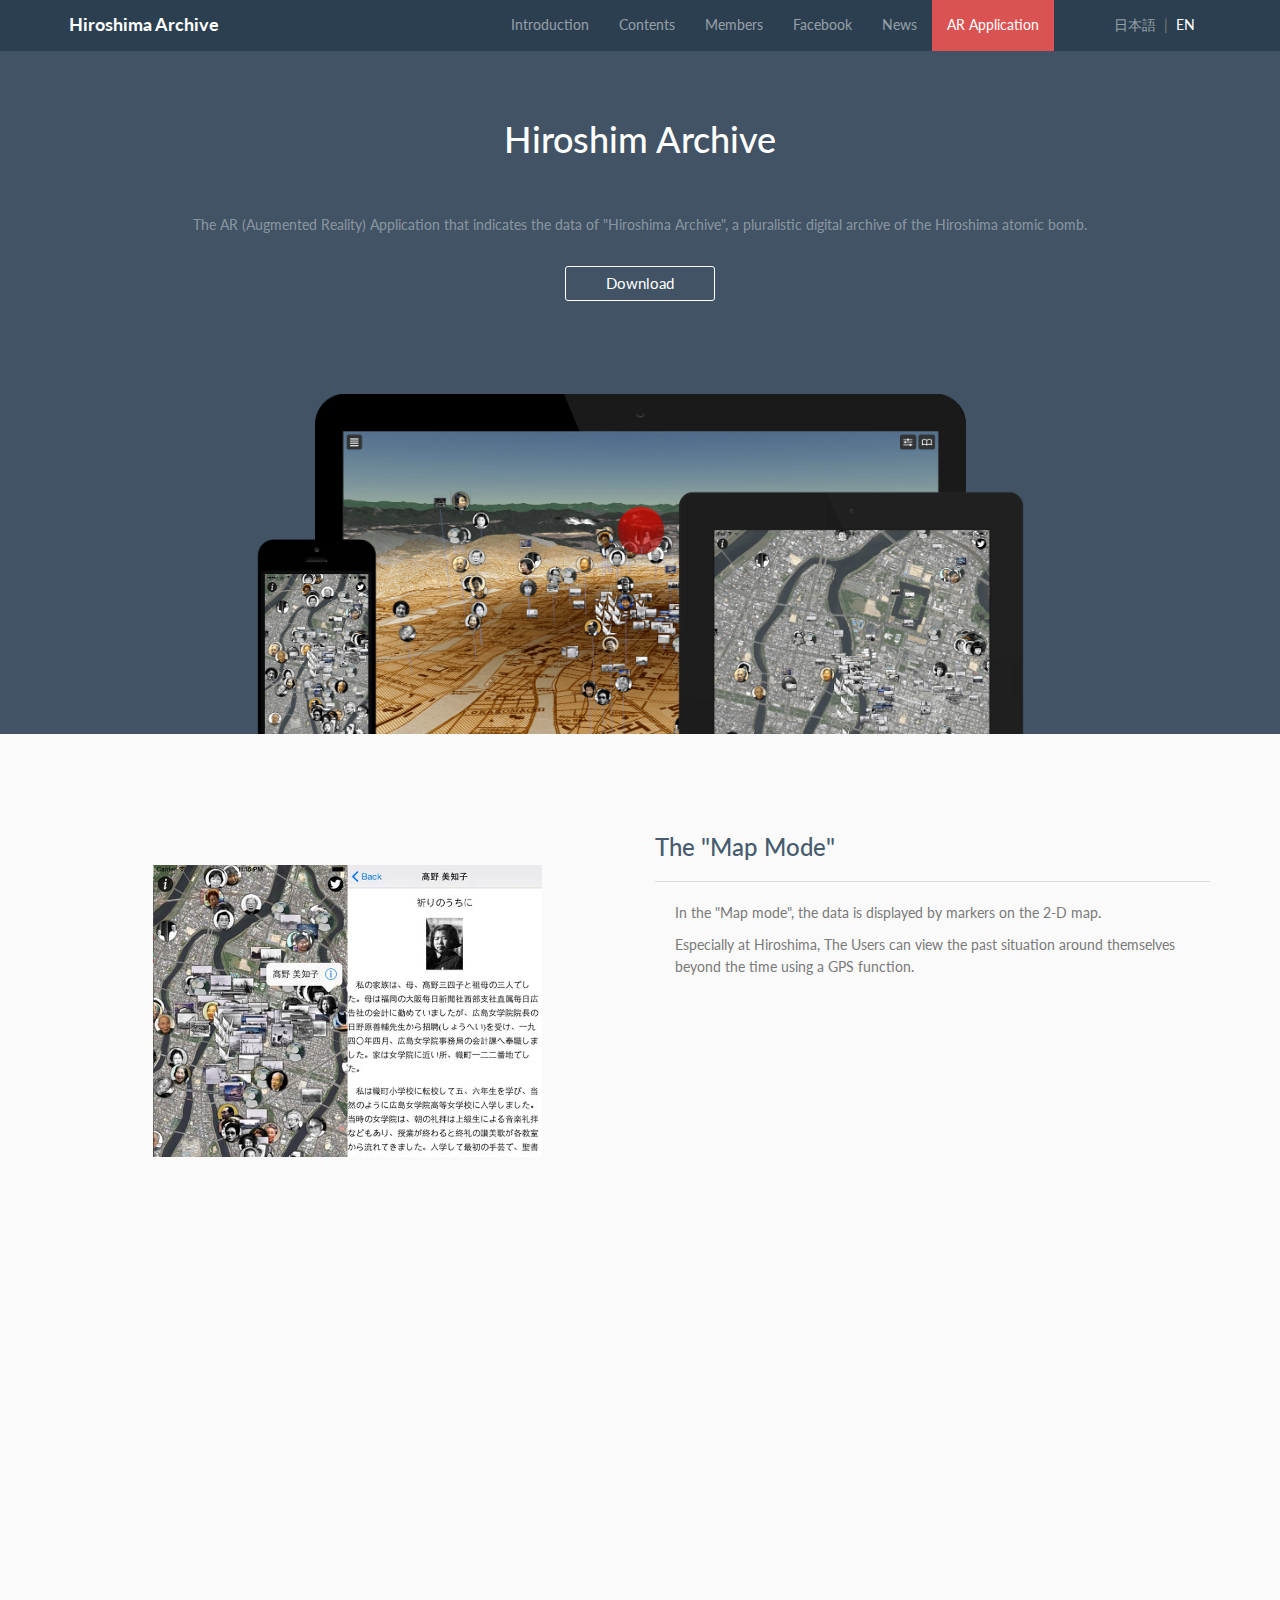
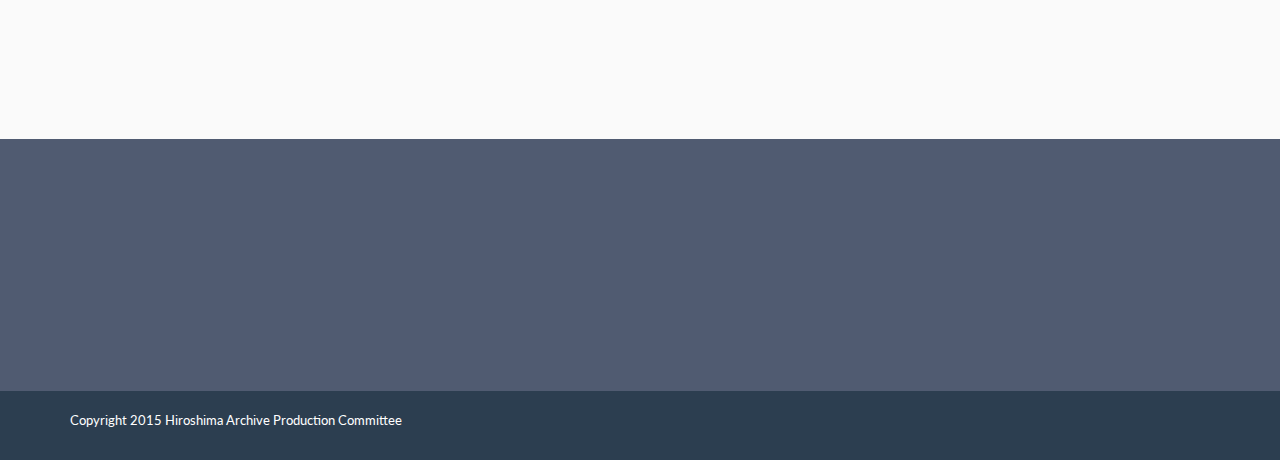
==== arapp_en.html @ 85170568 "1st commit" ====
<!DOCTYPE html>
<html lang="en">
  <head>
    <meta charset="utf-8">
    <meta name="viewport" content="width=device-width, initial-scale=1.0">
    
    <meta name="description" content="広島原爆の実相を世界につたえる多元的デジタルアーカイブズ / A Pluralistic digital archive that tells the reality of Hiroshima atomic bomb"
    />
    <meta property="og:image" content="https://lh3.googleusercontent.com/-ecc_xmYH3sU/VPs4SuYVBfI/AAAAAAAFS-8/0wvcmp6qZvc/s400/Screen%2520Shot%25202015-03-08%2520at%25202.40.48.png"
    />
    <meta property="og:description" content="広島原爆の実相を世界につたえる多元的デジタルアーカイブズ / A Pluralistic digital archive that tells the reality of Hiroshima atomic bomb"
    />

    <title>AR Apps:Hiroshima Archive</title>

    <!-- Bootstrap core CSS -->
    <link href="css/bootstrap.min.css" rel="stylesheet">
    <link href="css/theme.css" rel="stylesheet">
    <link href="css/bootstrap-reset.css" rel="stylesheet">
    <!--external css-->
    <link href="assets/font-awesome/css/font-awesome.css" rel="stylesheet" />
    
    <link rel="stylesheet" href="css/animate.css">
    <link href='http://fonts.googleapis.com/css?family=Lato' rel='stylesheet' type='text/css'>



    <!-- Custom styles for this template -->
    <link href="css/style.css" rel="stylesheet">
    <link href="css/style-responsive.css" rel="stylesheet" />
		<link rel="SHORTCUT ICON" href="http://shinsai.mapping.jp/favicon.ico">

    <!-- HTML5 shim and Respond.js IE8 support of HTML5 tooltipss and media queries -->
    <!--[if lt IE 9]>
<script src="js/html5shiv.js"></script>
<script src="js/respond.min.js"></script>
<![endif]-->
  </head>

  <body>
   <!-- 
        Fixed Navigation   ==================================== -->
  <header id="navigation" class="navbar-fixed-top navbar">
            <div class="container">
                <div class="navbar-header">
                    <!-- responsive nav button -->
					<button type="button" class="navbar-toggle" data-toggle="collapse" data-target=".navbar-collapse">
                        <span class="sr-only">Toggle navigation</span>
                        <i class="fa fa-bars fa-2x"></i>
                    </button>
					<!-- /responsive nav button -->
					
					<!-- logo -->
                    <a class="navbar-brand" href="index_en.html">
						<div id="logo">
							<b>Hiroshima Archive</b>
						</div>
					</a>
					<!-- /logo -->
                </div>

				<!-- main nav -->
                <nav class="collapse navbar-collapse navbar-right" role="navigation">
                    <ul id="nav" class="nav navbar-nav">
                        <li class="not_current"><a href="concept_en.html">Introduction</a></li>
                        <li class="not_current"><a href="content_en.html">Contents</a></li>
                        <li class="not_current"><a href="member_en.html">Members</a></li>
                        <li class="not_current"><a href="https://www.facebook.com/nagasaki.hiroshima.archive" target="_blank">Facebook</a></li>
                        <li class="not_current"><a href="news_en.html">News</a></li>
                        <li class="current"><a href="arapp_en.html">AR Application</a></li>
                    </ul>
                    <span class="language"><a href="concept_jp.html" class="language_off">日本語</a>&nbsp |&nbsp <a href="concept_en.html"  class="language_on">EN</a></span>
                </nav>
				<!-- /main nav -->
				
            </div>
        </header>

    <!--container start-->
    <div class="banner">
    <div class="row" style="padding-top:100px; background-color:#415365">
        <div class="col-lg-12">
            <h1 class="b_title">Hiroshim Archive</h1>
            <p class="b_text">The AR (Augmented Reality) Application that indicates the data of "Hiroshima Archive", a pluralistic digital archive of the Hiroshima atomic bomb.</p>
                <div align="center">
                    <a href="http://hiroshima.archiving.jp/mobile.html" class="btn btn-primary">Download</a>
                   
                    <div class="img-responsive wow fadeInUp hidden-xs" align="center"><img src="img/flat-devices.png"></div>
      </div>
      </div>
      </div>
      
      <!--property start-->
    <div class="property">
      <div class="container">
        <div class="row">
          <div class="col-lg-6 col-sm-6 text-center wow fadeInLeft">
            <img src="img/app1.jpg" alt="">
          </div>
          <div class="col-lg-6 col-sm-6 wow fadeInRight">
            <h3>The "Map Mode"</h3>
            <hr>
            <p>In the "Map mode", the data is displayed by markers on the 2-D map.</p>
            <p>Especially at Hiroshima, The Users can view the past situation around themselves beyond the time using a GPS function.</p>
          </div>
        </div>
      </div>
    </div>
    <!--property end-->
    
     <!--property start-->
    <div class="property">
      <div class="container">
        <div class="row">
          <div class="col-lg-6 col-sm-6 text-center wow fadeInLeft">
            <img src="img/app2.png" alt="">
          </div>
          <div class="col-lg-6 col-sm-6 wow fadeInRight">
            <h3>The "AR Mode"</h3>
            <hr>
            <p>
              In the "AR mode", the situation of Hiroshima in 1945 is displayed as overlays on the real Hiroshima's actual cityscape. The user can feel the disaster situation of Hiroshima in 1945 realistically.</p>
          </div>
        </div>
      </div>
    </div>
    <!--property end-->
    
<!--
    <div class="property">
      <div class="container">
        <div class="row">
          <div class="col-lg-6 col-sm-6 text-center wow fadeInLeft">
            <img src="img/app3.png" width="50%" >
          </div>
          <div class="col-lg-6 col-sm-6 wow fadeInRight">
            <h3>&ldquo;Imaginary Ground-Zero&rdquo;</h3>
            <hr>
            <p>At places other than Hiroshima, A user's present location can be set up as &ldquo;Imaginary Ground-Zero&rdquo;. So the scale of the damage caused by Hiroshima Atomic Bomb can be understood by AR overlapping with user's own town.</p>
            <p>The picture is a screen shot when Odaiba in Tokyo is set as &ldquo;Imaginary Ground-Zero&rdquo;.</p>
          </div>
        </div>
      </div>
    </div>
-->
    
    <!--footer start-->
    <footer class="footer">
      <div class="container">
        <div class="row">
          
          <div class="col-lg-6 col-sm-6 address wow fadeInUp" data-wow-duration="2s" data-wow-delay=".1s">
            <h3 style="color:#FFFFFF">Twitter</h3>
              <p>“HiroshimARchive” supports Twitter function. A hashtag “#hiroshima0806” and geo-information are attached to user's tweets.</p>
          </div>
          <div class="col-lg-6 col-sm-6 address wow fadeInUp" data-wow-duration="2s" data-wow-delay=".5s">
            <h3 style="color:#FFFFFF">The Production Team</h3>
            <div>
              <p>
                </i>
                Conception & Planning, Interface Design: Hidenori Watanave and Kensuke Takada
              </p>
            <p>
                </i>
              AR Library Development: GOGA,Inc.
              </p>
            <p>
                  </i>
              Apps Distribution: Photon,Inc.
              </p>
            </div>
          </div>
        </div>

      </div>
    </footer>
    <!-- footer end -->
  
    <!--small footer start -->
    <footer class="footer-small">
        <div class="container">
            <div class="row">
                <div class="col-lg-6 col-sm-6 pull-right hidden-xs">
                    <ul class="social-link-footer list-unstyled" id="share">
                        <li class="wow flipInX" data-wow-duration="2s" data-wow-delay=".5s"><a href="#" id="facebook-share" title="facebook"><i class="fa fa-facebook" style="padding:10%"></i></a></li>
                        <li class="wow flipInX" data-wow-duration="2s" data-wow-delay=".1s"><a href="#" id="twitter-share" title="twitter"><i class="fa fa-twitter" style="padding:10%"></i></a></li>
                    </ul>
                </div>
                <div class="col-md-6">
                  <div class="copyright">
                    <p>Copyright 2015 <a href="member_en.html">Hiroshima Archive Production Committee</a></p>
                  </div>
                </div>
            </div>
        </div>
  </footer>
    <!--small footer end-->

    <!-- js placed at the end of the document so the pages load faster -->
    <script src="js/jquery.js">
    </script>
    <script src="js/bootstrap.min.js">
    </script>
    <script type="text/javascript" src="js/hover-dropdown.js">
    </script>

    <script src="js/jquery.easing.min.js">
    </script>
    <script src="js/link-hover.js">
    </script>


    <!--common script for all pages-->
    <script src="js/common-scripts.js">
    </script>


    <script src="js/wow.min.js">
    </script>
    <script>
      wow = new WOW(
        {
          boxClass:     'wow',      // default
          animateClass: 'animated', // default
          offset:       0          // default
        }
      )
        wow.init();
    </script>
<span id="back-to-top"></i></span>
  <script src="js/backTotop.js"></script>
  <script src="js/share.js"></script>
  <script>
  (function(i,s,o,g,r,a,m){i['GoogleAnalyticsObject']=r;i[r]=i[r]||function(){
  (i[r].q=i[r].q||[]).push(arguments)},i[r].l=1*new Date();a=s.createElement(o),
  m=s.getElementsByTagName(o)[0];a.async=1;a.src=g;m.parentNode.insertBefore(a,m)
  })(window,document,'script','//www.google-analytics.com/analytics.js','ga');

  ga('create', 'UA-55397811-2', 'auto');
  ga('send', 'pageview');

  </script>
  </body>
</html>
---- css/theme.css ----
body {
  padding-top: 70px;
  padding-bottom: 30px;
}

.theme-dropdown .dropdown-menu {
  display: block;
  position: static;
  margin-bottom: 20px;
}

.theme-showcase > p > .btn {
  margin: 5px 0;
}
---- css/style.css ----
/*
Template Name: Acme Business Template with Bootstrap 3
Template Version: 1.0
Author: cosmic
Website:
*/
body {
    color: #797979;
    font-family: 'Lato', sans-serif;
    /*font-family: 'Open Sans', sans-serif;*/
    padding: 0px !important;
    margin: 0px !important;
    font-size: 14px;
}
a,
a:hover,
a:focus {
    text-decoration: none;
    outline: none;
}

::selection {
    background: #db5252;
    color: #fff;
}
::-moz-selection {
    background: #db5252;
    color: #fff;
}
h1,h2,h3,h4,h5,h6 {
    font-family: 'Lato', sans-serif;
	color:#475B6F;
    /*font-family: 'Open Sans', sans-serif;*/
}
a:hover { color: #db5252 }
p { line-height: 22px }

.col-md-12 a:hover {
	color:#db5252;
}
/*=========================================
	Header
==========================================*/

#navigation {
  background-color: rgba(44,63,80,1.0);
  border: 0 none;
  margin: 0;
  
    -webkit-transition: background-color 800ms linear;
    -moz-transition: background-color 800ms linear;
    -ms-transition: background-color 800ms linear;
    -o-transition: background-color 800ms linear;
    transition: background-color 800ms linear;
}

.navbar-toggle i { color: #fff; }

.navbar-brand {
  padding:14px;
  color: #fff;
}

.nav li a:hover {
	background-color:rgba(219,82,82,0.30);
	color: #fff;
	border-bottom:1px solid #db5252;
}

.nav li a:focus {
	background-color:rgba(219,82,82,0.30);
	color: #fff;
	border-bottom:1px solid #db5252;
}

.not_current a {
    color: rgba(255,255,255,0.50);
	border-bottom: 1px solid transparent;
    -webkit-transition: all .3s ease-in 0s;
	-moz-transition: all .3s ease-in 0s;
	-ms-transition: all .3s ease-in 0s;
	-o-transition: all .3s ease-in 0s;
	transition: all .3s ease-in 0s;
}

.current {
	background-color: #db5252;
	border-bottom:1px solid #db5252;
}

/*search*/
.search {
    margin-top: 3px;
    border-radius: 0px;
    -webkit-border-radius: 0px;
    -moz-border-radius: 0px;
    width: 20px;
    -webkit-transition: all .3s ease;
    -moz-transition: all .3s ease;
    -ms-transition: all .3s ease;
    -o-transition: all .3s ease;
    transition: all .3s ease;
    border: 1px solid #fff;
    box-shadow: none;
    background: url("../img/search-icon.jpg") no-repeat 10px 8px;
    padding: 0 5px 0 35px;
    color: #fff;
    margin-left: 10px;
}

/*-------------content page--------------*/
.banner img { width:100%;padding-top:3.65em;}
.b_title{
	color:#FFFFFF;
	text-align:center;
	margin-bottom:1.5em;
	}
.b_text{
	text-align:center;
	color:rgba(255,255,255,0.40);
	text-align:center；
	}
.img-responsive img{
	margin-top:3em;
	width:60%;
	}
.search:focus {
    margin-top: 3px;
    width: 180px;
    border: 1px solid #eaeaea;
    box-shadow: none;
    -webkit-transition: all .3s ease;
    -moz-transition: all .3s ease;
    -ms-transition: all .3s ease;
    -o-transition: all .3s ease;
    transition: all .3s ease;
    color: #c8c8c8;
    font-weight: 300;
    margin-left: 10px;
}
/*homepage features*/
.col-md-12 h4{
	line-height:150%;
}

.col-md-12 a{
	color: #475B6F;
	font-weight:bold;
}
.feature-head { padding: 10px 0 }
.feature-head h1 {
    color: #797979;
    font-size: 30px;
    font-weight: 300;
    text-transform: uppercase;
    margin-top: 40px;
    margin-bottom: 20px;
}
.feature-head p {
    color: #8a8b8b;
    font-size: 18px;
    font-weight: 300;
    text-align: center;
    padding-bottom: 5px;
    margin-bottom: 20px;
}
.f-box {
    background: #f4f4f4;
    padding: 20px;
    text-align: center;
    min-height: 210px;
    margin-bottom: 20px;
    transition-duration: 500ms;
    transition-property: width, background;
    transition-timing-function: ease;
    -webkit-transition-duration: 500ms;
    -webkit-transition-property: width, background;
    -webkit-transition-timing-function: ease;
}
.f-box i {
    font-size: 50px;
    line-height: normal;
    margin-top: 40px;
    display: block;
    color: #db5252;
}
.f-box:hover,
.f-box.active {
    background: #db5252;
    padding: 20px;
    text-align: center;
    min-height: 210px;
    margin-bottom: 20px;
    transition-duration: 500ms;
    transition-property: width, background;
    transition-timing-function: ease;
    -webkit-transition-duration: 500ms;
    -webkit-transition-property: width, background;
    -webkit-transition-timing-function: ease;
}
.f-box:hover i,
.f-box.active i {
    font-size: 50px;
    line-height: normal;
    margin-top: 40px;
    display: block;
    color: #fff;
}
.f-box:hover h2,
.f-box.active h2 { color: #fff }
.f-box h2 {
    font-size: 20px;
    text-transform: uppercase;
    font-weight: 400;
}
.f-text {
    font-size: 14px;
    font-weight: 300;
    padding-bottom: 10px;
    margin-bottom: 15px;
}
/*quote*/
.quote {
    margin: 40px 0 40px 0;
    display: inline-block;
    width: 100%;
}
.quote-info {
    padding: 20px;
    min-height: 72px;
    margin-top: 10px;
}
.quote-info h1 {
    color: #fff;
    font-weight: 400;
    font-size: 26px;
    margin: 0 0 15px 0;
    text-transform: uppercase;
}
.quote-info p {
    color: #9eb3c4;
    font-weight: 300;
    font-size: 16px;
    margin: 0 0 20px 0px;
}
.purchase-btn {
    width: 200px;
    height: 60px;
    line-height: 46px;
    font-size: 20px;
    font-weight: 400;
    text-transform: uppercase;
    color: #000;
    transition-duration: 500ms;
    transition-property: width, background, color;
    transition-timing-function: ease;
    -webkit-transition-duration: 500ms;
    -webkit-transition-property: width, background;
    -webkit-transition-timing-function: ease;
}
.purchase-btn:hover {
    background-color: #16a085;
    border: 1px solid #16a085;
    color: #fff;
    transition-duration: 500ms;
    transition-property: width, background, color;
    transition-timing-function: ease;
    -webkit-transition-duration: 500ms;
    -webkit-transition-property: width, background;
    -webkit-transition-timing-function: ease;
}
.accordion {
    margin-bottom: 40px;
    display: inline-block;
    width: 100%;
}
/*tabs*/
.tab { background: #fff }
.tab .nav > li > a { padding: 18px 15px }
.tab-bg-dark-navy-blue {
    background: #6f6f6f;
    border-bottom: none;
    padding: 0;
}
.tab-bg-dark-navy-blue .nav > li > a:hover,
.tab-bg-dark-navy-blue .nav > li > a:focus {
    background-color: #f4f4f4;
    text-decoration: none;
}
.panel-heading .nav > li > a,
.panel-heading .nav > li.active > a,
.panel-heading .nav > li.active > a:hover,
.panel-heading .nav > li.active > a:focus {
    border-width: 0;
    border-radius: 0;
}
.panel-heading .nav > li > a { color: #fff }
.panel-heading .nav > li.active > a,
.panel-heading .nav > li > a:hover {
    color: #6f6f6f;
    background: #f4f4f4;
}
.panel-heading .nav > li:first-child.active > a,
.panel-heading .nav > li:first-child > a:hover { }
.tab .nav-tabs.nav-justified > li { border-right: 1px solid #f4f4f4 }
.tab .nav-tabs.nav-justified > li:last-child { border-right: none }
.p-head {
    color: #db5252;
    font-size: 14px;
    font-weight: 400;
}
.cmt-head {
    font-size: 14px;
    font-weight: 400;
}
.p-thumb img {
    border-radius: 3px;
    -moz-border-radius: 3px;
    -webkit-border-radius: 3px;
    height: 50px;
    width: 50px;
}
/*testimonial*/
.about-testimonial ul li { list-style: none }
.about-testimonial {
    margin: 20px 0 0 0;
    position: relative;
}
ul.about-flex-slides { margin-left: 0 }
.flex-direction-nav {
    position: absolute;
    right: 10px;
    top: 30px;
    width: 70px;
}
.flex-direction-nav li {
    display: inline-block;
    width: 12px;
}
.flex-direction-nav li a { outline: none }
.flex-direction-nav li a i { color: #cccccc }
.flex-control-paging { display: none }
.about-carousel { margin-top: 8px }
.about-testimonial .about-testimonial-image {
    float: left;
    margin: 0 15px;
    position: relative;
}
.about-testimonial .about-testimonial-image img {
    border-radius: 5px;
    -moz-border-radius: 5px;
    -webkit-border-radius: 5px;
    height: 100px !important;
    width: 100px !important;
}
.about-flexslider .about-flex-slides img {
    display: block;
    width: 100%;
}
.about-testimonial a.about-testimonial-author {
    display: inline-block;
    font-size: 15px;
    text-transform: uppercase;
    font-weight: bold;
    line-height: 11px;
    margin: 30px 0 8px 0;
    color: #504946;
    font-weight: 300;
}
.about-testimonial .about-testimonial-company {
    display: block;
    font-size: 13px;
    line-height: 14px;
    color: #ababab;
    font-weight: 300;
}
.about-testimonial.boxed-style .about-testimonial-content {
    background-color: #fff;
    margin-right: 1px;
    border: 1px solid #e9e9e9;
}
.about-testimonial .about-testimonial-content {
    margin-top: 55px;
    padding: 20px;
    position: relative;
}
.about-testimonial .about-testimonial-content p {
    line-height: 20px;
    margin: 0;
}
.about-testimonial.boxed-style .about-testimonial-content:before {
    background-color: #fff;
    border-top: 1px solid #e9e9e9;
    border-left: 1px solid #e9e9e9;
    top: -8px;
    content: "";
    display: block;
    height: 14px;
    left: 60px;
    position: absolute;
    transform: rotate(45deg);
    -moz-transform: rotate(45deg);
    -webkit-transform: rotate(45deg);
    width: 15px;
    display: none\0/;
    _display: none;
}
/*----image hove----*/
.view {
    float: left;
    overflow: hidden;
    position: relative;
    text-align: center;
    cursor: default;
    background: #fff;
}
.view .mask,
.view .content {
    position: absolute;
    overflow: hidden;
    top: 0;
    left: 0;
    height: 100%;
    width: 100%;
}
.view img {
    display: block;
    position: relative;
}
.view h2 {
    text-transform: uppercase;
    color: #fff;
    text-align: center;
    position: relative;
    font-size: 16px;
    padding: 10px;
    background: rgba(0, 0, 0, 0.8);
    margin: 5px 0 0 0;
}
.view p {
    font-size: 12px;
    position: relative;
    color: #fff;
    padding: 10px 20px 20px;
    text-align: center;
    margin-bottom: 10px;
}
.view a.info {
    display: inline-block;
    background-color: rgba(0,0,0,0.6);
    width: 50px;
    height: 50px;
    line-height: 50px;
    border-radius: 60px;
    -moz-border-radius: 60px;
    -webkit-border-radius: 60px;
}
.view a.info:hover { background-color: #db5252 }
.mask a i {
    color: #fff !important;
    font-size: 16px;
}
.view-tenth img {
    -webkit-transform: scaleY(1);
    -moz-transform: scaleY(1);
    -o-transform: scaleY(1);
    -ms-transform: scaleY(1);
    transform: scaleY(1);
    -webkit-transition: all 0.4s ease-in-out;
    -moz-transition: all 0.4s ease-in-out;
    -o-transition: all 0.4s ease-in-out;
    -ms-transition: all 0.4s ease-in-out;
    transition: all 0.4s ease-in-out;
}
.view-tenth .mask {
    background-color: rgba(0, 0, 0, 0.3);
    -webkit-transition: all 0.5s linear;
    -moz-transition: all 0.5s linear;
    -o-transition: all 0.5s linear;
    -ms-transition: all 0.5s linear;
    transition: all 0.5s linear;
    -ms-filter: "progid: DXImageTransform.Microsoft.Alpha(Opacity=0)";
    filter: alpha(opacity=0);
    opacity: 0;
}
.view-tenth h2 {
    background: transparent;
    margin: 0px 10px;
    -webkit-transform: scale();
    -moz-transform: scale();
    -o-transform: scale();
    -ms-transform: scale();
    transform: scale();
    color: #333;
    -webkit-transition: all 0.5s linear;
    -moz-transition: all 0.5s linear;
    -o-transition: all 0.5s linear;
    -ms-transition: all 0.5s linear;
    transition: all 0.5s linear;
    -ms-filter: "progid: DXImageTransform.Microsoft.Alpha(Opacity=0)";
    filter: alpha(opacity=0);
    opacity: 0;
}
.view-tenth p {
    color: #333;
    line-height: normal;
    -ms-filter: "progid: DXImageTransform.Microsoft.Alpha(Opacity=0)";
    filter: alpha(opacity=0);
    opacity: 0;
    -webkit-transform: scale();
    -moz-transform: scale();
    -o-transform: scale();
    -ms-transform: scale();
    transform: scale();
    -webkit-transition: all 0.5s linear;
    -moz-transition: all 0.5s linear;
    -o-transition: all 0.5s linear;
    -ms-transition: all 0.5s linear;
    transition: all 0.5s linear;
}
.view-tenth a.info {
    -ms-filter: "progid: DXImageTransform.Microsoft.Alpha(Opacity=0)";
    filter: alpha(opacity=0);
    opacity: 0;
    -webkit-transform: scale();
    -moz-transform: scale();
    -o-transform: scale();
    -ms-transform: scale();
    transform: scale();
    -webkit-transition: all 0.5s linear;
    -moz-transition: all 0.5s linear;
    -o-transition: all 0.5s linear;
    -ms-transition: all 0.5s linear;
    transition: all 0.5s linear;
}
.view-tenth:hover img {
    -webkit-transform: scale(5);
    -moz-transform: scale(5);
    -o-transform: scale(5);
    -ms-transform: scale(5);
    transform: scale(5);
    -ms-filter: "progid: DXImageTransform.Microsoft.Alpha(Opacity=0)";
    filter: alpha(opacity=.5);
    opacity: .5;
}
.view-tenth:hover .mask {
    -ms-filter: "progid: DXImageTransform.Microsoft.Alpha(Opacity=100)";
    filter: alpha(opacity=100);
    opacity: 1;
}
.view-tenth:hover h2,
.view-tenth:hover p,
.view-tenth:hover a.info {
    -webkit-transform: scale(1);
    -moz-transform: scale(1);
    -o-transform: scale(1);
    -ms-transform: scale(1);
    transform: scale(1);
    -ms-filter: "progid: DXImageTransform.Microsoft.Alpha(Opacity=100)";
    filter: alpha(opacity=100);
    opacity: 1;
}
/*imageview icon hover*/
[data-zlname] {
    position: relative;
    overflow: hidden;
    -moz-box-sizing: border-box;
    -webkit-box-sizing: border-box;
    box-sizing: border-box;
}
/*IMGS IN CONTAINER*/
[data-zlname] > img {
    display: block;
    max-width: 100%;
}
/*POP UP ELEMENTS*/
[data-zlname] [data-zl-popup] {
    position: absolute;
    display: block;
    padding: 1px;
    height: 40px;
    width: 40px;
    background: #323231;
    color: #fff;
    overflow: hidden;
    display: none;
    text-align: center;
}
/*OVERLAY*/
/*classic*/
[data-zl-overlay] {
    top: 0;
    left: 0;
    position: absolute;
    width: 100%;
    height: 100%;
    display: none;
    padding: inherit;
}
/*four*/
[data-zl-ovzoom0],
[data-zl-ovzoom1],
[data-zl-ovzoom2],
[data-zl-ovzoom3] {
    position: absolute;
    width: 25%;
    height: 100%;
}
/*rolling*/
[data-zl-ovrolling] {
    position: absolute;
    display: none;
    width: 100%;
    height: 100%;
}
/*double*/
[data-zl-ovdouble0],
[data-zl-ovdouble1] {
    position: absolute;
    display: none;
}
/*-------*/
[data-zlname = reverse-effect] [data-zl-popup = link] {
    background: rgba(256,256,256,1);
    border-radius: 50%;
    -webkit-border-radius: 50%;
    -moz-border-radius: 50%;
}
[data-zlname = reverse-effect] [data-zl-popup = link2] {
    background: rgba(256,256,256,1);
    border-radius: 50%;
    -webkit-border-radius: 50%;
    -moz-border-radius: 50%;
}
[data-zlname = reverse-effect] [data-zl-popup = link]:hover,
[data-zlname = reverse-effect] [data-zl-popup = link2]:hover { opacity: .5 }
.bx-wrapper { }
/*pricing table*/
.price-two-container {
    margin-bottom: 50px;
    margin-top: 15px;
}
.mar-two { margin-bottom: 3px }
.service-price-one h1 {
    margin-top: 30px;
    margin-bottom: 20px;
    display: inline-block;
    border-bottom: 1px solid #c7c7c7;
    padding-bottom: 5px;
    text-transform: uppercase;
}
.pricing-table {
    background: #fff;
    text-align: center;
    margin: 0 -8px 30px;
    padding: 0 0 25px 0;
    border: 1px solid #eee;
    border-radius: 1px;
    -moz-border-radius: 1px;
    -webkit-border-radius: 1px;
}
.pricing-table.most-popular {
    top: -20px;
    position: relative;
}
.most-popular {
    background: #db5252;
    color: #fff;
    border: 1px solid #16a085;
}
.most-popular h1 {
    font-size: 25px !important;
    padding-bottom: 10px;
    padding-top: 17px !important;
}
.most-popular h2 {
    background: #16a085 !important;
    margin-top: 20px !important;
}
.most-popular ul li { border-bottom: 1px dotted #fff !important }
.most-popular .price-actions .btn {
    background: #f35958 !important;
    margin: 10px 0;
    cursor: pointer;
}
.pricing-table .price-actions .btn {
    border-radius: 5px;
    -moz-border-radius: 5px;
    -webkit-border-radius: 4px;
    background: #db5252;
    color: #fff;
    border: none;
    box-shadow: none;
    text-shadow: none;
    padding: 10px 20px;
    width: 90%;
    cursor: pointer;
}
.pricing-head h1 {
    font-size: 20px;
    font-weight: 300;
    padding-top: 15px;
}
.pricing-head h2 {
    padding: 30px 0;
    background: #EEC;
    font-size: 50px;
    border-radius: 50%;
    -moz-border-radius: 50%;
    -webkit-border-radius: 50%;
    font-weight: 100;
}
.pricing-table ul {
    margin: 15px 0;
    padding: 0;
}
.pricing-table ul li {
    border-bottom: 1px dotted #CCCCCC;
    margin: 0 2em;
    padding: 1em 0;
    text-align: center;
    font-weight: 300;
}
.pricing-head span.note {
    display: inline;
    font-size: 25px;
    line-height: 0.8em;
    position: relative;
    top: -18px;
}
.pricing-quotation,
.team-info {
    background: #EEEEEE;
    padding: 20px 20px 35px 20px;
    margin-bottom: 100px;
    display: inline-block;
    width: 100%;
    text-align: center;
    border-radius: 5px;
    -moz-border-radius: 5px;
    -webkit-border-radius: 5px;
}
.pricing-quotation h3,
.team-info h3 { font-weight: 300 }
.pricing-quotation p,
.team-info p { margin-bottom: 0px }
.pricing-plan,
.team-info-wrap { position: relative }
.pricing-quotation:before,
.team-info:before {
    background-color: #EEEEEE;
    border-color: #EEEEEE;
    border-image: none;
    border-right: 1px solid #EEEEEE;
    border-style: none;
    top: -7px;
    content: "";
    display: block;
    height: 14px;
    left: 48%;
    position: absolute;
    transform: rotate(45deg);
    -moz-transform: rotate(45deg);
    -webkit-transform: rotate(45deg);
    width: 15px;
}
.breadcrumbs {
    background: #34495e;
    color: #fff;
    padding: 30px 0;
    margin-bottom: 40px;
}
.breadcrumb {
    margin-bottom: 0;
    background: none;
}
.breadcrumb li a { color: #db5252 }
.breadcrumb li.active { color: #fff }
.breadcrumbs h1 {
    font-size: 24px;
    font-weight: 600;
    margin: 3px 0 0;
    text-transform: uppercase;
}
/*contact*/
.contact-map {
    margin-top: 40px;
    margin-bottom: 40px;
}
.contact-form { margin-bottom: 20px }
.address h4 {
    color: #797979;
    margin-top: -3px;
    text-transform: uppercase;
    margin-bottom: 20px;
}
section.contact-infos {
    border: 1px solid #eee;
    margin-bottom: 15px;
    padding: 10px;
}
/*about us*/
.about-us img { width: 100% }
.about ul { line-height: 25px }
.carousel-control.left,
.carousel-control.right {
    background: none;
    -webkit-transition: all .3s ease;
    -moz-transition: all .3s ease;
    -ms-transition: all .3s ease;
    -o-transition: all .3s ease;
    transition: all .3s ease;
}
.carousel-control {
    background: #000000 !important;
    bottom: 40%;
    color: #FFFFFF;
    font-size: 20px;
    left: 0;
    line-height: 53px;
    opacity: 0.5;
    position: absolute;
    text-align: center;
    text-shadow: 0 0px 0px rgba(0, 0, 0, 0);
    top: 40%;
    width: 10%;
}
.carousel-control:hover {
    color: #FFFFFF;
    text-decoration: none;
}
.carousel-control:hover,
.carousel-control:focus { opacity: 0.6 }
.carousel-caption {
    background: rgba(0,0,0,0.6);
    padding-bottom: 0px;
    bottom: 0;
    color: #FFFFFF;
    left: 0 !important;
    padding-bottom: 5px;
    padding-top: 10px;
    position: absolute;
    right: 0 !important;
    text-align: center;
    text-shadow: 0 0px 0px rgba(0, 0, 0, 0);
    z-index: 10;
}
.carousel-caption p { text-align: center }
.about h3 {
    color: #475168;
    margin-top: 4px;
}
.icon-wrap {
    font-size: 2em;
    height: 60px;
    width: 60px;
    float: left;
    line-height: 60px;
    text-align: center;
    color: #fff;
    margin-right: 30px;
}
.ico-bg { background: #db5252 }
.round-five {
    border-radius: 5px;
    -moz-border-radius: 5px;
    -webkit-border-radius: 5px;
}
.round-fifty {
    border-radius: 50px;
    -moz-border-radius: 50px;
    -webkit-border-radius: 50px;
    margin-left: 40%;
    margin-top: -25px;
}
.content h3,
.media h3 {
    margin-top: 0;
    color: #475168;
    font-size: 20px;
}
.media h3 { margin-top: 20px }
.media-body h4 {
    font-size: 16px;
    color: #475168;
}
.media-body a {
    -webkit-transition: all .3s ease;
    -moz-transition: all .3s ease;
    -ms-transition: all .3s ease;
    -o-transition: all .3s ease;
    transition: all .3s ease;
}
.hiring,
.services {
    margin-bottom: 30px;
    display: inline-block;
    width: 100%;
}
.price-container-service {
    margin-top: 30px;
    padding-bottom: 30px;
}
.service-price-one { padding-bottom: 10px }
.hiring {
    margin-top: 20px;
    border-top: 1px solid #eee;
    padding-top: 30px;
}
.hiring h2 {
    text-align: center;
    padding-bottom: 10px;
    margin-bottom: 50px;
    text-transform: uppercase;
}
.gray-box {
    background: #f2f2f2;
    padding: 30px 0;
    margin-bottom: 15px;
}
.progress { background-color: #E1E1E1 }
.flexslider {
    background: none;
    border: none;
}
.about-skill-meter .sr-only { position: static !important }
.about-skill-meter .progress-bar {
    background-color: #e1e1e1;
    text-align: left;
}
.about-skill-meter .progress {
    height: 30px;
    box-shadow: none;
    line-height: 30px;
}
.about-skill-meter .progress-bar-danger { box-shadow: none }
.skills {
    margin-bottom: 25px;
    color: #47506a;
    font-size: 20px;
}
/*team*/
.person { margin-bottom: 10px }
.person img {
    width: 210px;
    height: 210px;
    border-radius: 1%;
    -webkit-border-radius: 1%;
    -moz-border-radius: 1%;
}
.team-social-link {
    display: block;
    margin: 10px 0 5px 0;
    text-align: center;
}
.team-social-link a {
    display: inline-block !important;
    color: #cac8c7;
    font-size: 20px;
    border: 1px solid #eee;
    padding-right: 8px;
    padding-left: 8px;
    -webkit-transition: all .3s ease;
    -moz-transition: all .3s ease;
    -ms-transition: all .3s ease;
    -o-transition: all .3s ease;
    transition: all .3s ease;
}
.team-social-link a:hover {
	background-color:#FFFFFF;
	color:#db5252;
    -webkit-transition: all .3s ease;
    -moz-transition: all .3s ease;
    -ms-transition: all .3s ease;
    -o-transition: all .3s ease;
    transition: all .3s ease;
}
.person-info h4,
.person-info h4 a {
    color: #f37c6b;
    font-weight: 300;
    margin-bottom: 5px;
}
.mtop30 { margin-top: 30px }
/*typography*/
.highlight-1 {
    background: #a0d468;
    color: #FFFFFF;
}
.highlight-2 {
    background: #656d78;
    color: #FFFFFF;
}
.highlight-3 {
    background: #Ffce54;
    color: #242424;
}
.dropcap {
    background-color: #666666;
    color: #FFFFFF;
    float: left;
    font-size: 30px;
    line-height: 30px;
    margin: 4px 8px 0 0;
    padding: 5px 10px;
    text-align: center;
}
.dropcap2 {
    background-color: #666666;
    border-radius: 50%;
    -moz-border-radius: 50%;
    -webkit-border-radius: 50%;
    color: #FFFFFF;
    float: left;
    font-size: 35px;
    height: 41px;
    line-height: 25px;
    margin: 3px 8px 0 0;
    padding: 10px;
    text-align: center;
}
/*buttons*/
.btn-row { margin-bottom: 30px }
/*blog*/
.blog-item {
    margin-bottom: 40px;
    padding-bottom: 40px;
    border-bottom: 1px dashed #ddd;
}
/*blog-2-col*/
.blog-left {
    border: 1px solid #eee;
    margin-bottom: 30px;
}
.blog-left .btn {
    margin-left: 20px;
    margin-bottom: 20px;
}
.blog-right {
    border: 1px solid #eee;
    margin-bottom: 30px;
}
.blog-right .btn {
    margin-left: 20px;
    margin-bottom: 20px;
}
.blog-two-info { padding: 15px 10px 0 20px }
.blog-two-info .label-info {
    background-color: #db5252;
    opacity: .7;
    margin-right: 4px;
}
.blog-content { padding: 20px }
.video-container {
    position: relative;
    padding-bottom: 56.25%;
    padding-top: 30px;
    height: 0;
    overflow: hidden;
}
.single-video { padding-bottom: 43% !important }
.video-container iframe,
.video-container object,
.video-container embed {
    position: absolute;
    top: 0;
    left: 0;
    width: 100%;
    height: 100%;
}
/*blog 2*/
.date-wrap,
.comnt-wrap { margin-bottom: 20px }
.date-wrap span,
.comnt-wrap span {
    display: block;
    padding: 10px 0;
    text-align: center;
}
.date-wrap .date {
    font-size: 30px;
    font-weight: 300;
    background: #db5252;
    color: #fff;
    border-radius: 1px 1px 0 0;
    -webkit-border-radius: 1px 1px 0 0;
    -moz-border-radius: 1px 1px 0 0;
}
.date-wrap .month {
    font-size: 16px;
    font-weight: 300;
    background: #f6f5f0;
    color: #a19fa2;
    border-radius: 0 0 1px 1px;
    -webkit-border-radius: 0 0 1px 1px;
    -moz-border-radius: 0 0 1px 1px;
}
.comnt-wrap .comnt-ico {
    background: #efeee9;
    color: #a0a0a0;
    border-radius: 1px 1px 0 0;
    -webkit-border-radius: 44px;
    font-size: 20px;
}
.comnt-wrap .value {
    background: #f6f5f0;
    color: #a0a0a0;
    border-radius: 0 0 1px 1px;
    -moz-border-radius: 0 0 1px 1px;
    -webkit-border-radius: 0 0 1px 1px;
}
.blog-img img {
    width: 100%;
    border-radius: 1px;
    -webkit-border-radius: 1px;
    -moz-border-radius: 1px;
}
.blog-item h1,
.blog-item h1 a {
    font-size: 25px;
    color: #475B6F;
    font-weight: 300;
}
.blog-item h1 {
    margin-bottom: 20px;
    line-height: 35px;
}
.blog-item h1 a:hover { 
    text-decoration: none;
	color:#db5252; }
.author {
    margin: 25px 0 30px 0;
    font-size: 16px;
}
.author a,
.st-view a { color: rgba(171,91,111,0.80) }
.st-view { margin-top: 20px }
.st-view ul li { margin-bottom: 5px }
.blog-side-item h3 {
    margin-top: 30px;
    color: #475268;
    font-size: 18px;
}
.blog-side-item ul li {
    margin-bottom: 5px;
    border-bottom: 1px solid #efefef;
    line-height: 35px;
}
.blog-side-item ul li a {
    display: inline-block;
    width: 100%;
    -webkit-transition: all .3s ease;
    -moz-transition: all .3s ease;
    -ms-transition: all .3s ease;
    -o-transition: all .3s ease;
    transition: all .3s ease;
}

.words a{
	font-weight:bold;
	color:#475B6F;
}
.words a:hover{ color:#db5252; }

.category a,.archive a{ color:#475B6F}
.category a:hover,.archive a:hover{  color:#db5252}

.media p { line-height: normal }
ul.tag {
    display: inline-block;
    width: 100%;
}
ul.tag li {
    float: left;
    margin: 0px 5px 0 0;
    border-bottom: none;
    padding-top: ;
    list-style: none;
}
ul.tag li a {
    border: 1px solid #e8e8e8;
    border-radius: 4px;
    line-height: 15px;
    padding: 5px;
    border-radius: 1px 1px 10px 1px;
    -moz-border-radius: 1px 1px 10px 1px;
    -webkit-border-radius: 1px 1px 10px 1px;
}
.media img.media-object {
    border-radius: 3%;
    -moz-border-radius: 3%;
    -webkit-border-radius: 3%;
    height: 80px;
    width: 80px;
}
/*footer*/
#footer{
	position:fixed;
	display:inline-block;
	width: 100%;
	background: #505b71;
	z-index:9;
	text-align:center;
	color:#fff;
	bottom:0px;
	}
	
.footer {
    background: #505b71 ;
    color: #fff;
    padding: 50px 0;
    display: inline-block;
    width: 100%;
    font-weight: 300;
}
.footer h1 {
    font-size: 20px;
    text-transform: uppercase;
    font-weight: 400;
    margin-top: 0;
    margin-bottom: 20px;
}
.footer address a { color: #db5252 }
.tweet-box {
    background: #505b71 ;
    padding: 8px 15px;
    border-radius: 1px;
    -moz-border-radius: 1px;
    -webkit-border-radius: 1px;
    border-bottom: 1px solid #636F79;
    font-size: 14px;
}
.tweet-box:before {
    background-color: #505b71 ;
    border-color: #505b71 ;
    border-image: none;
    border-right: 1px none #505b71 ;
    border-style: none;
    content: "";
    display: block;
    height: 22px;
    left: 60px;
    position: absolute;
    top: 32px;
    transform: rotate(45deg);
    -webkit-transform: rotate(45deg);
    width: 22px;
}
.tweet-box  a,
.tweet-box i { color: #00adef }
.tweet-box  a:hover { color: #db5252 }
.tweet-box i {
    font-size: 40px;
    float: left;
    margin-right: 15px;
}
.social-link-footer li {
    float: right;
    margin: 5px 10px 5px 0px;
    padding-bottom: 5px;
}
.social-link-footer li a {
    color: #fff;
    background: #db5252 ;
    padding: 10px;
    width: 50px;
    height: 50px;
    border-radius: 50px;
    -moz-border-radius: 50px;
    -webkit-border-radius: 50px;
    float: left;
    text-align: center;
    font-size: 20px;
    -webkit-transition: all .3s ease;
    -moz-transition: all .3s ease;
    -ms-transition: all .3s ease;
    -o-transition: all .3s ease;
    transition: all .3s ease;
}
.social-link-footer li a:hover {
    background: #FFFFFF;
	color:#db5252;
    -webkit-transition: all .3s ease;
    -moz-transition: all .3s ease;
    -ms-transition: all .3s ease;
    -o-transition: all .3s ease;
    transition: all .3s ease;
}
.copyright {
    color: #fff;
	padding-top:15px;
	font-size:0.9em;
}
.page-footer { padding: 0% 13% }
.page-footer h1 { padding-left: 4% }
ul.page-footer-list {
    list-style: none;
    padding: 0px 10px;
}
ul.page-footer-list li {
    line-height: 35px;
    border-bottom: 1px dashed #636F79;
}
ul.page-footer-list a { color: #fff }
ul.page-footer-list li i { padding-right: 10px }
.footer-small {
    background-color: #2C3E50;
    margin-top: -6px;
    padding-top: 5px;
}
.text-footer {
    padding-left: 10px;
    margin-left: 10px;
}
.text-footer p { text-align: left }
.address p {
    text-align: left;
    margin-bottom: 10px;
}



.dark-text { color: #797d87 }
.yellow-txt { color: #ffe582 }
#home-services { text-align: center }
#home-services h2 {
    margin-bottom: 65px;
    text-transform: uppercase;
    margin-top: 45px;
    padding-bottom: 5px;
    text-align: center;
    font-size: 25px;
}
.h-service {
    border: 1px solid #eee;
    margin-bottom: 25px;
}
#home-services .h-service-content h3 {
    padding-top: 40px;
    text-align: center;
	color:#475B6F;
}
.h-service-content p {
    text-align: left;
    padding: 5px 21px 20px;
}
.h-service-content a {
    color: #475B6F;
	font-weight:bold;
    -webkit-transition: all .3s ease;
    -moz-transition: all .3s ease;
    -ms-transition: all .3s ease;
    -o-transition: all .3s ease;
    transition: all .3s ease;
}
.h-service-content a:hover { color: #db5252 }
/*recent work*/
.recent h3{
    text-align: center;
    /*margin-bottom: 20px;*/
    text-transform: uppercase;
    margin-top: 50px;
    font-weight: 400;
    padding-bottom: 5px;
    margin-bottom: 20px;
    /*text-align: center;*/
}
.recent p {
    text-align: center;
    text-transform:uppercase;
    margin-bottom: 35px;
}
.recent {
    margin-bottom: 50px;
}
.bx-wrapper { position: relative }
.bx-wrapper .bx-controls-direction a {
    background-color: #f7f7f7;
    position: absolute;
    top: 25px;
    outline: 0;
    width: 24px;
    height: 24px;
    z-index: 9;
    text-indent: -9999px;
}
/*property*/
.property {
    padding: 80px 0;
    background-color: #fafafa;
}
.bg-lg { background:#f9f9f3  }
.gray-bg { background: #f9f9f3 }
.property h1 {
    color: #475168;
    font-size: 24px;
    text-transform: uppercase;
    font-weight: 400;
    margin-bottom: 30px;
}
.property hr { border-color: #dfdcdf }
.property i { color: #db5252 }
a.btn-purchase {
    background: #475168;
    color: #fff;
    text-transform: uppercase;
    border-radius: 4px;
    -webkit-border-radius: 4px;
    -moz-border-radius: 4px padding: 20px 40px;
    margin-top: 30px;
    -webkit-transition: all .3s ease;
    -moz-transition: all .3s ease;
    -ms-transition: all .3s ease;
    -o-transition: all .3s ease;
    transition: all .3s ease;
}
a.btn-purchase:hover,
a.btn-purchase:focus {
    background: #db5252;
    color: #fff;
    -webkit-transition: all .3s ease;
    -moz-transition: all .3s ease;
    -ms-transition: all .3s ease;
    -o-transition: all .3s ease;
    transition: all .3s ease;
}
/*clients*/
.clients { padding: 0 0 30px }
.clients h2 {
    margin-bottom: 20px;
    margin-top: 20px;
    text-align: left;
    text-transform: uppercase;
    padding-bottom: 5px;
}
.clients ul li {
    display: inline-block;
    margin: 10px 30px;
}
.clients ul li:hover {
    background-color: #f7f7f7;
    -webkit-transition: all .5s ease;
    -moz-transition: all .5s ease;
    -ms-transition: all .5s ease;
    -o-transition: all .5s ease;
    transition: all .5s ease;
}
.our-clients {
    position: relative;
    margin-top: 15px; }
.our-clients h2 {
    margin-top: 3px;
    margin-bottom: 10px;
}
.clients-list { margin: 0 }
.clients-list li {
    background: #f9f9f9;
    position: relative;
}
.clients-list li img.color-img {
    top: 0;
    left: 0;
    display: none;
    position: absolute;
}
.clients-list li:hover img.color-img { display: block }
/*portfolio*/
.pf-img img {
    width: 100%;
    border-radius: 1px;
    -moz-border-radius: 1px;
    -webkit-border-radius: 1px;
}
.pf-detail {
    padding-bottom: 15px;
    font-size: 15px;
}
.pf-detail p {
    font-family: 'Lato',sans-serif;
	padding-left:20px;
}
.pf-list {
    line-height: 30px;
    font-size: 15px;
}
.pf-list i { color: #c7c7c7 }
.image-caption a { padding: 10px 15px }
.pad-ten { padding-bottom: 30px }
.title { margin-top: 40px }
.title h3{ color:#475B6F;font-weight:normal }
/*Photo Gallery*/
#gallery {
    margin: auto;
    position: relative;
    width: 100%;
}
#gallery h2 {
    color: #fff;
    padding-top: 30px;
}
.gallery-container {
    margin: 0 auto 40px auto;
    position: relative;
    width: 100%;
}
.col-4 .item {
    width: 23%;
    margin-right: 2%;
    margin-bottom: 2%;
}
.col-4 .item img { height: 230px }

.col-lg-3 ul{ padding-left:20px; }
.col-lg-6 p{ padding-left:20px; }
.col-lg-6 img{
	height:auto;
	width:70%;
	}

ul#filters {
    display: inline-block;
    width: 100%;
    margin: 25px 0 25px 0;
}
ul#filters li {
    float: left;
    margin-right: 10px;
    margin-bottom: 10px;
}
ul#filters li a {
    background: #E2E0E1;
    padding: 10px 15px;
    display: inline-block;
    color: #7D797A;
    outline: none;
    border-radius: 5px;
    -webkit-border-radius: 5px;
    -moz-border-radius: 5px;
    transition-duration: 500ms;
    transition-property: width, background;
    transition-timing-function: ease;
    -moz-transition-duration: 500ms;
    -moz-transition-property: width, background;
    -moz-transition-timing-function: ease;
    -webkit-transition-duration: 500ms;
    -webkit-transition-property: width, background;
    -webkit-transition-timing-function: ease;
}
ul#filters > li > a:hover,
ul#filters > li > a:focus,
ul#filters > .active > a,
ul#filters > .active > span {
    background: #db5252;
    padding: 10px 15px;
    display: inline-block;
    color: #fff;
    border-radius: 5px;
    -webkit-border-radius: 5px;
    -moz-border-radius: 5px;
    transition-duration: 500ms;
    transition-property: width, background;
    transition-timing-function: ease;
    -moz-transition-duration: 500ms;
    -moz-transition-property: width, background;
    -moz-transition-timing-function: ease;
    -webkit-transition-duration: 500ms;
    -webkit-transition-property: width, background;
    -webkit-transition-timing-function: ease;
}
.item img {
    width: 100%;
    height: 100%;
}
.text-grid a { color: #fff }
.text-grid div { padding: 0 10px }
.text-grid p { margin-bottom: 10px }
/*parallax*/
.parallax1 {
    background-size: cover;
    width: 100%;
    min-height: 400px;
    background-color: #db5252;
    font-style: italic;
}
.parallax1 h1 {
    text-align: center;
    color: #fff;
    font-size: 25px;
    font-weight: 300;
    line-height: 40px;
    margin-top: 160px;
}
/*newsletter*/
#newsletter {
    background-color: #db5252;
    padding: 60px 0;
}
#newsletter p.lead {
    color: white;
    padding-top: 0px;
    margin-top: -5px;
}
#newsletter input {
    border: none;
    border-radius: 0px;
    -webkit-border-radius: 0px;
    -moz-border-radius: 0px;
    margin-left: -1px;
}
#newsletter-faq p.lead {
    color: white;
    padding-top: 6px;
}
#newsletter-faq input {
    border: none;
    border-bottom-left-radius: 3px;
    border-top-left-radius: 3px;
    margin-left: -1px;
}
.btn.btn-inverse {
    background-color: #475168;
    color: #fff;
    height: 45px;
    -webkit-transition: all .3s ease;
    -moz-transition: all .3s ease;
    -ms-transition: all .3s ease;
    -o-transition: all .3s ease;
    transition: all .3s ease;
}
.btn.btn-inverse:hover {
    background-color: #415b76;
    color: #fff;
    height: 45px;
    -webkit-transition: all .3s ease;
    -moz-transition: all .3s ease;
    -ms-transition: all .3s ease;
    -o-transition: all .3s ease;
    transition: all .3s ease;
}
.newsletter-input { height: 45px }
.btn-nl {
    border-radius: 3px;
    -webkit-border-radius: 3px;
    -moz-border-radius: 3px;
}
.btn-nl:hover {
    border-radius: 3px;
    -webkit-border-radius: 3px;
    -moz-border-radius: 3px;
}
.wh-bg {
    background-color: #fff;
    padding: 15px;
    margin: 35px 0;
    border: 1px solid #eee;
    z-index: 20;
}
.position { text-align: center }
.wh-bg h3 { text-align: center }
/*faq*/
#newsletter-faq {
    padding: 72px 0;
    background: url("../img/tg-black-bg.png") no-repeat fixed top rgba(0,0,0,0.7);
    height: 200px;
    margin-top: 30px;
    margin-bottom: 30px;
}
#faq-other mark {
    background: #db5252;
    color: #fff;
}
.faq-square { margin: 40px 0 20px }
/*registration*/
.registration-bg {
    margin-top: -40px;
    background-color: #f1f2f7;
}
/*login*/
.login-page {
    min-width: 25%;
    max-width: 25%;
    padding: 35px 30px 30px;
    background: #fcfcfc;
    border: solid 1px #eee;
    margin: 40px auto;
    border: 17px solid #eee;
}
.gr-bg {
    background-color: #db5252;
    margin-top: -40px;
    margin-bottom: -50px;
}
#btn-login {
    background-color: #db5252;
    border: none;
    border-radius: 1px;
    -webkit-border-radius: 1px;
    -moz-border-radius: 1px;
    font-size: 17px;
}
#btn-fblogin {
    background-color: #3B5998;
    border: none;
    border-radius: 1px;
    -webkit-border-radius: 1px;
    -moz-border-radius: 1px;
    font-size: 17px;
}
.panel {
    z-index: 100;
    box-shadow: 0 1px 1px rgba(0,0,0,0.12);
    border-radius: 1px;
    -moz-border-radius: 1px;
    -webkit-border-radius: 1px;
}
.panel-heading {
    border-top-right-radius: 1px;
    border-top-left-radius: 1px;
    background-color: #db5252;
    border: none;
}
.panel-info>.panel-heading {
    color: #eee;
    background-color: #db5252;
}
.panel-info>.panel-heading a:hover { color: #eee }
.panel-body {
    border-radius: 1px;
    -moz-border-radius: 1px;
    -webkit-border-radius: 1px;
    border: 1px solid #eee;
}
.form-control {
    border: 1px solid #d9d9d9;
    border-radius: 2px;
}
.form-control:focus {
    border: none;
    border: 1px solid #d9d9d9;
}
.input-group-addon {
    border: border: 1px solid #d9d9d9;
    border-radius: 1px;
    -moz-border-radius: 1px;
    -webkit-border-radius: 1px;
}
#signupbox { margin-bottom: 20px }
#btn-signup {
    background-color: #db5252;
    border-radius: 1px;
    -moz-border-radius: 1px;
    -webkit-border-radius: 1px;
    border: none;
    font-size: 17px;
}
#signinlink:hover { color: #fff }
#btn-fbsignup {
    background-color: #3B5998;
    border: none;
    border-radius: 1px;
    -moz-border-radius: 1px;
    -webkit-border-radius: 1px;
    font-size: 17px;
    width: 100%;
    padding-top: 10px;
    padding-bottom: 10px;
}
#btn-twsignup {
    background-color: #52D2D8;
    border: none;
    border-radius: 1px;
    -moz-border-radius: 1px;
    -webkit-border-radius: 1px;
    font-size: 17px;
    width: 100%;
    padding-top: 10px;
    padding-bottom: 10px;
}
#searchÂ id="search" { background-color: #fff }
.btn-lg {
    border-radius: 1px;
    -webkit-border-radius: 1px;
    -moz-border-radius: 1px;
}
#owl-demo { margin-bottom: 15px }
#owl-demo .item { margin: 3px }
#owl-demo .item img {
    display: block;
    width: 100%;
    height: auto;
}
/*login*/
/*login page*/
.login-body { background-color: #f1f2f7 }
.form-signin {
    max-width: 330px;
    margin: 50px auto 50px;
    background: #fff;
    border-radius: 3px;
    -moz-border-radius: 3px;
    -webkit-border-radius: 3px;
}
.form-signin h2.form-signin-heading {
    margin: 0;
    padding: 20px 15px;
    text-align: center;
    background: #db5252;
    border-radius: 3px 3px 0 0;
    -moz-border-radius: 3px 3px 0 0;
    -webkit-border-radius: 3px 3px 0 0;
    color: #fff;
    font-size: 18px;
    text-transform: uppercase;
    font-weight: 300;
}
.form-signin .checkbox { margin-bottom: 14px }
.form-signin .checkbox {
    font-weight: normal;
    color: #b6b6b6;
    font-weight: 300;
}
.form-signin .form-control {
    position: relative;
    font-size: 16px;
    height: 38px;
    padding: 10px;
    -webkit-box-sizing: border-box;
    -moz-box-sizing: border-box;
    box-sizing: border-box;
}
.form-signin .form-control:focus { z-index: 2 }
.form-signin input[type="text"],
.form-signin input[type="password"] {
    margin-bottom: 15px;
    border-radius: 3px;
    -webkit-border-radius: 3px;
    -moz-border-radius: 3px;
    border: 1px solid #eaeaea;
    box-shadow: none;
    font-size: 12px;
}
.form-signin .btn-login {
    background: #db5252;
    color: #fff;
    text-transform: uppercase;
    font-weight: 300;
    margin-bottom: 20px;
    border-radius: 3px;
    -webkit-border-radius: 3px;
    -moz-border-radius: 3px;
    -webkit-transition: all .3s ease;
    -moz-transition: all .3s ease;
    -ms-transition: all .3s ease;
    -o-transition: all .3s ease;
    transition: all .3s ease;
}
.form-signin .btn-login:hover {
    background: #37BC9B;
    border-radius: 3px;
    -webkit-border-radius: 3px;
    -moz-border-radius: 3px;
    -webkit-transition: all .3s ease;
    -moz-transition: all .3s ease;
    -ms-transition: all .3s ease;
    -o-transition: all .3s ease;
    transition: all .3s ease;
}
.form-signin p {
    text-align: center;
    color: #b6b6b6;
    font-size: 16px;
    font-weight: 300;
}
.form-signin a { color: #41cac0 }
.form-signin a:hover { color: #b6b6b6 }
.login-wrap {
    padding: 20px;
    -webkit-border-radius: 3px;
    -moz-border-radius: 3px;
    border-radius: 3px;
}
.login-social-link {
    display: inline-block;
    margin-top: 20px;
    margin-bottom: 15px;
}
.login-social-link a {
    color: #fff;
    padding: 15px 28px;
    border-radius: 1px;
    -webkit-border-radius: 1px;
    -moz-border-radius: 1px;
}
.login-social-link a:hover { color: #fff }
.login-social-link a i {
    font-size: 20px;
    padding-right: 10px;
}
.login-social-link a.facebook {
    background: #5D9CEC;
    margin-right: 15px;
    border-radius: 3px;
    -moz-border-radius:3px;
    -webkit-border-radius:3px;
    margin-bottom: 2px;
    float: left;
    -webkit-transition: all .3s ease;
    -moz-transition: all .3s ease;
    -ms-transition: all .3s ease;
    -o-transition: all .3s ease;
    transition: all .3s ease;
}
.login-social-link a.facebook:hover {
    background: #4A89DC;
    border-radius: 3px;
    -moz-border-radius:3px;
    -webkit-border-radius:3px;
    -webkit-transition: all .3s ease;
    -moz-transition: all .3s ease;
    -ms-transition: all .3s ease;
    -o-transition: all .3s ease;
    transition: all .3s ease;
}
.login-social-link a.twitter {
    background: #4FC1E9;
    border-radius: 3px;
    -moz-border-radius:3px;
    -webkit-border-radius:3px;
    float: left;
    -webkit-transition: all .3s ease;
    -moz-transition: all .3s ease;
    -ms-transition: all .3s ease;
    -o-transition: all .3s ease;
    transition: all .3s ease;
}
.login-social-link a.twitter:hover {
    background: #3BAFDA;
    border-radius: 3px;
    -moz-border-radius:3px;
    -webkit-border-radius:3px;
    -webkit-transition: all .3s ease;
    -moz-transition: all .3s ease;
    -ms-transition: all .3s ease;
    -o-transition: all .3s ease;
    transition: all .3s ease;
}
.form-wrapper { padding-bottom: 70px }
.login-bg {
    margin-top: -40px;
    margin-bottom: -50px;
    background-color: #f1f2f7;
}
.modal-content {
    border-radius: 1px;
    -webkit-border-radius: 1px;
    -moz-border-radius: 1px;
}
.modal-input { border: 1px solid #eee }
.modal-input:focus { border: 1px solid #eee }
.panel-faq { }
#accordion .panel-heading-faq { border: 1px solid #c7c7c7 }
#accordion .panel-body {
    border-width: 0px 1px 1px 1px;
    border-color: #c7c7c7;
    border-style: solid;
    background-color: #fff;
}
#accordion .panel {
    box-shadow: none;
    border: none;
}
.panel-group .panel {
    border-radius: 1px;
    -webkit-border-radius: 1px;
    -moz-border-radius: 1px;
}
.headline {
    display: block;
    margin: 10px 0 25px 0;
}
.margin { margin-bottom: 20px }
.add li { margin-bottom: 6px }
ul.unstyled,
ol.unstyled {
    margin-left: 0;
    list-style: none;
}
#heading { text-align: center }
#heading p{
    padding-top: 10px;
    padding-bottom: 20px;
    text-align: center;
}
.thumbnail {
    position: relative;
    padding: 0px;
    margin-bottom: 30px;
    border-radius: 1px;
    -webkit-border-radius: 1px;
    -moz-border-radius: 1px;
}
.thumbnail img { width: 100% }
.profile { margin-top: 20px }
.profile h2 {
    text-align: center;
    padding-bottom: 5px;
    padding-top: 5px;
    margin-bottom: 40px;
}
.about-hiring { padding-bottom: 15px }
.height { height: 40px }
.skill_bar_progress {
    width: 0%;
    padding-left: 10px;
    padding-top: 4px;
    border-radius: 1px;
    -webkit-border-radius: 1px;
    -moz-border-radius: 1px;
    color: #fff;
    height: 100%;
    background: #db5252;
}
.skill_bar {
    width: 100%;
    height: 30px;
    background: #e1e1e1;
    margin-bottom: 20px;
    border-radius: 1px;
    -webkit-border-radius: 1px;
    -moz-border-radius: 1px;
    overflow: hidden;
}
#progressbar {
    width: 100%;
    clear: both;
}
#progress {
    background: #db5252; /*-- Color of the bar --*/
    width: 0%;
    color: #fff;
    padding-left: 8px;
    max-width: 100%;
    float: left;
    -webkit-animation: progress 2s 1 forwards;
    -moz-animation: progress 2s 1 forwards;
    -ms-animation: progress 2s 1 forwards;
    animation: progress 2s 1 forwards;
}
@-webkit-keyframes progress {
    from { }
    to { width: 70% }
}
@-moz-keyframes progress {
    from { }
    to { width: 36% }
}
@-ms-keyframes progress {
    from { }
    to { width: 36% }
}
@keyframes progress {
    from { }
    to { width: 36% }
}
/* carousel */
#quote-carousel {
    padding: 0 10px 30px 10px;
    margin-top: 30px 0px 0px;
}
/* Control buttons  */
#quote-carousel .carousel-control {
    background: none;
    color: #222;
    font-size: 2.3em;
    text-shadow: none;
    margin-top: 30px;
}
/* Previous button  */
#quote-carousel .carousel-control.left { left: -12px }
/* Next button  */
#quote-carousel .carousel-control.right { right: -12px !important }
/* Changes the position of the indicators */
#quote-carousel .carousel-indicators {
    right: 50%;
    top: auto;
    bottom: 0px;
    margin-right: -19px;
}
/* Changes the color of the indicators */
#quote-carousel .carousel-indicators li { background: #c0c0c0 }
#quote-carousel .carousel-indicators .active { background: #333333 }
#quote-carousel img {
    width: 250px;
    height: 100px;
}
/* End carousel */
.item blockquote {
    border-left: none;
    margin: 0;
}
.item blockquote img { margin-bottom: 10px }
.item blockquote p:before {
    content: "\f10d";
    font-family: 'Fontawesome';
    float: left;
    margin-right: 10px;
}
/**
  MEDIA QUERIES
*/
/* Small devices (tablets, 768px and up) */
@media (min-width: 768px) {
    #quote-carousel {
        margin-bottom: 0;
        padding: 30px;
    }
}
/* Small devices (tablets, up to 768px) */
@media (max-width: 768px) {
    /* Make the indicators larger for easier clicking with fingers/thumb on mobile */
    #quote-carousel .carousel-indicators { bottom: -20px !important }
    #quote-carousel .carousel-indicators li {
        display: inline-block;
        margin: 0px 5px;
        width: 15px;
        height: 15px;
    }
    #quote-carousel .carousel-indicators li.active {
        margin: 0px 5px;
        width: 20px;
        height: 20px;
    }
}
#filters {
    margin: 1%;
    padding: 0;
    list-style: none;
}
#filters li { float: left }
#filters li span {
    display: block;
    padding: 5px 20px;
    text-decoration: none;
    color: #666;
    cursor: pointer;
}
#filters li span.active {
    background: #db5252;
    color: #fff;
}
#portfoliolist-three .portfolio {
    -webkit-box-sizing: border-box;
    -moz-box-sizing: border-box;
    -o-box-sizing: border-box;
    width: 32%;
    margin-right: 1%;
    margin-bottom: 1%;
    display: none;
    float: left;
    overflow: hidden;
}
#portfoliolist .portfolio {
    -webkit-box-sizing: border-box;
    -moz-box-sizing: border-box;
    -o-box-sizing: border-box;
    width: 24%;
    margin-right: 1%;
    margin-bottom: 1%;
    display: none;
    float: left;
    overflow: hidden;
}
.portfolio-wrapper {
    overflow: hidden;
    position: relative !important;
    background: #666;
    cursor: pointer;
}
.portfolio img {
    max-width: 100%;
    position: relative;
}
span.filter {
    border-radius: 3px;
    -webkit-border-radius: 3px;
    -moz-border-radius: 3px;
}
/* #Tablet (Portrait) */
@media only screen and (min-width: 768px) and (max-width: 959px) {
    .container { width: 768px }
}
/*  #Mobile (Portrait) - Note: Design for a width of 320px */
@media only screen and (max-width: 767px) {
    .container { width: 95% }
    #portfoliolist .portfolio {
        width: 97%;
        margin: 2%;
    }
    #portfoliolist-three .portfolio {
        width: 97%;
        margin: 2%;
    }
}
.member_produce h3{color:#475B6F}
.member_produce p{
	margin-left:20px;
}
.cooperation{margin:0}
.col-lg-6 h5{
	margin-left:20px;
}
.col-lg-5{
	margin:0 0 20px 20px;
}
.col-lg-6 span,.member_produce  span{
	color:rgba(175,175,175,0.60);
	}
/* #Mobile (Landscape) - Note: Design for a width of 480px */
@media only screen and (min-width: 480px) and (max-width: 767px) {
    .container { width: 70% }
}
.portfolio-hover {
    position: relative;
    overflow: hidden;
}
.portfolio-hover .icon {
    background-color: #000;
    border-radius: 50px;
    -webkit-border-radius: 50px;
    -moz-border-radius: 50px;
    opacity: .7;
    -webkit-transition: all .3s ease;
    -moz-transition: all .3s ease;
    -ms-transition: all .3s ease;
    -o-transition: all .3s ease;
    transition: all .3s ease;
}
.image-caption {
    position: absolute;
    top: 0;
    right: 0;
    background: rgba(0, 0, 0, 0.5);
    width: 100%;
    height: 100%;
    padding-top: 35%;
    display: none;
    text-align: center;
    color: #fff !important;
    z-index: 2;
}
.price-container {
    margin-top: -40px;
    margin-bottom: -50px;
}
.price-one h1 { padding-top: 10px }
.price-one p {
    text-align: center;
    padding-bottom: 40px;
}
.taglist { }
/*pricing table*/
.pricing-table-two {
    background-color: #fff;
    border-radius: 1px;
    -webkit-border-radius: 1px;
    -moz-border-radius: 1px;
    padding: 7px 0;
    margin: 20px -5px;
    border: 1px solid #eee;
}
.pricing-table-two .title {
    font-size: 24px;
    padding: 15px 20px;
    color: #000000;
}
.pricing-table-two .price { color: #E74c3c }
.pricing-table-two .desc { padding: 5px 20px }
.pricing-table-two .inner { padding: 0 10px }
.pricing-table-two ul.items {
    list-style: none;
    padding-left: 0;
    margin: 0 8px;
    margin-top: 14px;
    margin-bottom: 17px;
}
.pricing-table-two ul.items li {
    margin-bottom: 5px;
    padding: 13px 15px;
    border-radius: 1px;
    -webkit-border-radius: 1px;
    -moz-border-radius: 1px;
    clear: both;
}
.pricing-table-two ul.items li.available { background-color: #f2f4f5 }
.pricing-table-two ul.items li .icon-holder {
    display: inline-block;
    vertical-align: top;
    font-size: 18px;
    padding-left: 13px;
    position: relative;
    padding-top: 3px;
}
.pricing-table-two ul.items li .desc {
    display: inline-block;
    width: 85%;
}
.pricing-table-two ul.items li .checkbox label {
    padding-left: 2px;
    margin-bottom: 14px;
}
.pricing-table-two ul.items li  label {
    cursor: pointer;
    margin-bottom: 0;
    font-size: 13px;
}
.pricing-table-two.highlighted {
    border: 1px solid #0aa699;
    position: relative;
    top: -15px;
    padding-bottom: 20px;
    padding-top: 25px;
}
.pricing-table-two .btn-block {
    width: 60%;
    margin-left: 20%;
    margin-bottom: 10px;
    padding: 9px 0;
}
.feature-item {
    margin: 0 50px;
    text-align: center;
}
.pricing-table-two .price-actions .btn {
    border-radius: 5px;
    -moz-border-radius: 5px;
    -webkit-border-radius: 5px;
    background: #db5252;
    color: #fff;
    border: none;
    box-shadow: none;
    text-shadow: none;
    padding: 10px 20px;
    margin-left: 16%;
    margin-bottom: 3%;
    width: 70%;
    cursor: pointer;
}
.muted { color: #b6bfc5 }
.text-error { color: #e74c3c }
.f-w-n { font-weight: normal }
.hlight { }
.pr-10 { padding-right: 10px }
.pr-5 { padding-right: 5px }
.error-inner {
    text-align: center;
    padding: 15%;
}
.career-contact {
    border: 1px solid #eee;
    background-color: #f7f7f7;
    padding-top: 9px;
}
.career-inner {
    margin-top: 30px;
    padding: 30px 0;
}

.career-head h1{ text-align: center;color: #475B6F; margin-top:1em;}
.career-head h1 p { text-align: cente; line-height:200%;}

.candidate ul li { padding: 3px 0 }
.candidate h3 { margin-bottom: 20px;color: #475B6F;}

.align-left { text-align: left ;padding:0 0 0 20px;}
.align-left a{ color: #475B6F;font-weight:bold;}
.align-left a:hover{ color: #db5252;}

.privacy-terms {margin-top:80px}
.privacy-terms h3 {color:#475B6F}
.privacy-terms h3,
p { text-align: left;}
.privacy-terms ul{
    padding-left: 40px;
	}
.privacy-terms ul li{
    margin-bottom: 10px;
	}
.terms-list {
    padding-bottom: 25px;
    line-height: 1.6;
}
.owl-prev {
    float: left;
    padding: 8px 20px;
    margin-left: 2px;
    border-radius: 2px;
    -webkit-border-radius: 2px;
    -moz-border-radius: 2px;
    margin-top: 5px;
    background-color: #eee;
}
.owl-next {
    float: right;
    padding: 8px 20px;
    margin-right: 2px;
    border-radius: 2px;
    -webkit-border-radius: 2px;
    -moz-border-radius: 2px;
    margin-top: 5px;
    background-color: #eee;
}
/*404 page*/
.fof { margin-top: -40px }
.fof h1 { margin-top: 0px }
/*submenu test*/
.dropdown-submenu { position: relative }
.dropdown-submenu>.dropdown-menu {
    top: 0;
    left: 100%;
    margin-top: 0px;
    margin-left: -1px;
    -webkit-border-radius: 1px;
    -moz-border-radius: 1px;
    border-radius: 1px;
}
.dropdown-submenu:hover>.dropdown-menu { display: block }
.dropdown-submenu>a:after {
    display: block;
    content: " ";
    float: right;
    width: 0;
    height: 0;
    border-color: transparent;
    border-style: solid;
    border-width: 5px 0 5px 5px;
    border-left-color: #ccc;
    margin-top: 9px;
    margin-right: -10px;
}
.dropdown-submenu:hover>a:after { border-left-color: #fff }
.dropdown-submenu.pull-left { float: none }
.dropdown-submenu.pull-left>.dropdown-menu {
    left: -100%;
    margin-left: 10px;
    -webkit-border-radius: 1px;
    -moz-border-radius: 1px;
    border-radius: 1px;
}
.pad-bot-fifty { padding-bottom: 50px }
.jumbotron { margin-bottom: 0px }
.mar-b-30 { margin-bottom: 30px }
.mar-b-40 { margin-bottom: 40px }
.mar-b-50 { margin-bottom: 50px }
.mar-b-60 { margin-bottom: 60px }
.mar-b-70 { margin-bottom: 70px }
.btn {
    border-radius: 4px;
    -webkit-border-radius: 4px;
    -moz-border-radius: 4px;
}
/*
    Component: Buttons
-------------------------
*/
.btn {
    font-size: 15px;
    -webkit-border-radius: 3px;
    -moz-border-radius: 3px;
    border-radius: 3px;
    border: 1px solid transparent;
	margin:20px 30px  0 30px;
	width:150px;
}
.btn.btn-default {
    background-color: #fafafa;
    color: #666;
    border-color: #ddd;
    border-bottom-color: #ddd;
    -webkit-transition: all .3s ease;
    -moz-transition: all .3s ease;
    -ms-transition: all .3s ease;
    -o-transition: all .3s ease;
    transition: all .3s ease;
}
.btn.btn-default:hover,
.btn.btn-default:active,
.btn.btn-default.hover {
    background-color: #f4f4f4!important;
    -webkit-transition: all .3s ease;
    -moz-transition: all .3s ease;
    -ms-transition: all .3s ease;
    -o-transition: all .3s ease;
    transition: all .3s ease;
}
.btn.btn-default.btn-flat {
    border-bottom-color: #d9dadc;
    -webkit-transition: all .3s ease;
    -moz-transition: all .3s ease;
    -ms-transition: all .3s ease;
    -o-transition: all .3s ease;
    transition: all .3s ease;
}
.btn.btn-primary {
    background-color: transparent;
    border: #ffffff solid 1px;
	color:#ffffff;
    -webkit-transition: all .3s ease;
    -moz-transition: all .3s ease;
    -ms-transition: all .3s ease;
    -o-transition: all .3s ease;
    transition: all .3s ease;
}
.btn.btn-primary:hover,
.btn.btn-primary:active,
.btn.btn-primary.hover {
    background-color: #ffffff;
    border: #ffffff solid 1px;
	color:#405265;
    -webkit-transition: all .3s ease;
    -moz-transition: all .3s ease;
    -ms-transition: all .3s ease;
    -o-transition: all .3s ease;
    transition: all .3s ease;
}
.btn.btn-success {
    background-color: #8cc152;
    border: none;
    -webkit-transition: all .3s ease;
    -moz-transition: all .3s ease;
    -ms-transition: all .3s ease;
    -o-transition: all .3s ease;
    transition: all .3s ease;
}
.btn.btn-success:hover,
.btn.btn-success:active,
.btn.btn-success.hover {
    background-color: #a0d468;
    border: none;
    -webkit-transition: all .3s ease;
    -moz-transition: all .3s ease;
    -ms-transition: all .3s ease;
    -o-transition: all .3s ease;
    transition: all .3s ease;
}
.btn.btn-info {
    background-color: #37bc9b;
    border: none;
    -webkit-transition: all .3s ease;
    -moz-transition: all .3s ease;
    -ms-transition: all .3s ease;
    -o-transition: all .3s ease;
    transition: all .3s ease;
}
.btn.btn-info:hover,
.btn.btn-info:active,
.btn.btn-info.hover {
    background-color: #db5252;
    border: none;
    -webkit-transition: all .3s ease;
    -moz-transition: all .3s ease;
    -ms-transition: all .3s ease;
    -o-transition: all .3s ease;
    transition: all .3s ease;
}
.btn.btn-danger {
    background-color: #E74c3c;
    border: none;
    -webkit-transition: all .3s ease;
    -moz-transition: all .3s ease;
    -ms-transition: all .3s ease;
    -o-transition: all .3s ease;
    transition: all .3s ease;
}
.btn.btn-danger:hover,
.btn.btn-danger:active,
.btn.btn-danger.hover {
    background-color: #f4543c;
    border: none;
    -webkit-transition: all .3s ease;
    -moz-transition: all .3s ease;
    -ms-transition: all .3s ease;
    -o-transition: all .3s ease;
    transition: all .3s ease;
}
.btn.btn-warning {
    background-color: #f6bb42;
    border: none;
    -webkit-transition: all .3s ease;
    -moz-transition: all .3s ease;
    -ms-transition: all .3s ease;
    -o-transition: all .3s ease;
    transition: all .3s ease;
}
.btn.btn-warning:hover,
.btn.btn-warning:active,
.btn.btn-warning.hover {
    background-color: #ffce54;
    border: none;
    -webkit-transition: all .3s ease;
    -moz-transition: all .3s ease;
    -ms-transition: all .3s ease;
    -o-transition: all .3s ease;
    transition: all .3s ease;
}
.btn-group .btn.btn-success { border: 1px solid #7ab03f }
.btn-group .btn.btn-info { border: 1px solid #2fa084 }
.btn-group .btn.btn-danger { border: 1px solid #d13a24 }
.btn-group .btn.btn-warning { border: 1px solid #efa50b }
.btn-group-vertical .btn.btn-success { border: 1px solid #7ab03f }
.btn-group-vertical .btn.btn-info { border: 1px solid #2fa084 }
.btn-group-vertical .btn.btn-danger { border: 1px solid #d13a24 }
.btn-group-vertical .btn.btn-warning { border: 1px solid #efa50b }
.open .dropdown-toggle.btn-warning {
    background-color: #f6bb42;
    border-color: #efa50b;
}
.open .dropdown-toggle.btn-info {
    background-color: #db5252;
    border-color: #2fa084;
}
.btn.btn-flat {
    -webkit-border-radius: 0;
    -moz-border-radius: 0;
    border-radius: 0;
    -webkit-box-shadow: none;
    -moz-box-shadow: none;
    box-shadow: none;
    border-width: 1px;
}
.btn:active {
    -webkit-box-shadow: inset 0 3px 5px rgba(0, 0, 0, 0.125);
    -moz-box-shadow: inset 0 3px 5px rgba(0, 0, 0, 0.125);
    box-shadow: inset 0 3px 5px rgba(0, 0, 0, 0.125);
}
.btn:focus { outline: none }
.btn.btn-file {
    position: relative;
    width: 120px;
    height: 35px;
    overflow: hidden;
}
.btn.btn-file > input[type='file'] {
    display: block !important;
    width: 100% !important;
    height: 35px !important;
    opacity: 0 !important;
    position: absolute;
    top: -10px;
    cursor: pointer;
}
.btn.btn-app {
    position: relative;
    padding: 15px 5px;
    margin: 0 0 10px 10px;
    min-width: 80px;
    height: 60px;
    -webkit-box-shadow: none;
    -moz-box-shadow: none;
    box-shadow: none;
    -webkit-border-radius: 0;
    -moz-border-radius: 0;
    border-radius: 0;
    text-align: center;
    color: #666;
    border: 1px solid #ddd;
    background-color: #fafafa;
    font-size: 12px;
}
.btn.btn-app > .fa,
.btn.btn-app > .glyphicon,
.btn.btn-app > .ion {
    font-size: 20px;
    display: block;
}
.btn.btn-app:hover {
    background: #f4f4f4;
    color: #444;
    border-color: #aaa;
}
.btn.btn-app:active,
.btn.btn-app:focus {
    -webkit-box-shadow: inset 0 3px 5px rgba(0, 0, 0, 0.125);
    -moz-box-shadow: inset 0 3px 5px rgba(0, 0, 0, 0.125);
    box-shadow: inset 0 3px 5px rgba(0, 0, 0, 0.125);
}
.btn.btn-app > .badge {
    position: absolute;
    top: -3px;
    right: -10px;
    font-size: 10px;
    font-weight: 400;
}
.btn.btn-social-old {
    -webkit-box-shadow: none;
    -moz-box-shadow: none;
    box-shadow: none;
    opacity: 0.9;
    padding: 0;
}
.btn.btn-social-old > .fa {
    padding: 10px 0;
    width: 40px;
}
.btn.btn-social-old > .fa + span { border-left: 1px solid rgba(255, 255, 255, 0.3) }
.btn.btn-social-old span { padding: 10px }
.btn.btn-social-old:hover { opacity: 1 }
.btn.btn-circle {
    width: 30px;
    height: 30px;
    line-height: 30px;
    padding: 0;
    -webkit-border-radius: 50%;
    -moz-border-radius: 50%;
    border-radius: 50%;
}
/* Background colors */
.bg-red,
.bg-yellow,
.bg-aqua,
.bg-blue,
.bg-light-blue,
.bg-green,
.bg-navy,
.bg-teal,
.bg-olive,
.bg-lime,
.bg-orange,
.bg-fuchsia,
.bg-purple,
.bg-maroon,
.bg-black { color: #f9f9f9 !important }
.bg-gray { background-color: #eaeaec !important }
.bg-black { background-color: #222222 !important }
.bg-red { background-color: #f56954 !important }
.bg-yellow { background-color: #f39c12 !important }
.bg-aqua { background-color: #00c0ef !important }
.bg-blue { background-color: #0073b7 !important }
.bg-light-blue { background-color: #3c8dbc !important }
.bg-green { background-color: #00a65a !important }
.bg-navy { background-color: #001f3f !important }
.bg-teal { background-color: #39cccc !important }
.bg-olive { background-color: #3d9970 !important }
.bg-lime { background-color: #01ff70 !important }
.bg-orange { background-color: #ff851b !important }
.bg-fuchsia { background-color: #f012be !important }
.bg-purple { background-color: #932ab6 !important }
.bg-maroon { background-color: #85144b !important }
.tag-line-section {
    background: url("../img/tg-black-bg.png") no-repeat fixed top rgba(0,0,0,0.7);
    height: 300px;
    margin-bottom: 30px;
}
.mfp-fade.mfp-bg {
    opacity: 0;
    -webkit-transition: all 0.3s ease-out;
    -moz-transition: all 0.3s ease-out;
    transition: all 0.3s ease-out;
}
/* overlay animate in */
.mfp-fade.mfp-bg.mfp-ready { opacity: 0.8 }
/* overlay animate out */
.mfp-fade.mfp-bg.mfp-removing { opacity: 0 }
/* content at start */
.mfp-fade.mfp-wrap .mfp-content {
    opacity: 0;
    -webkit-transition: all 0.3s ease-out;
    -moz-transition: all 0.3s ease-out;
    transition: all 0.3s ease-out;
}
/* content animate it */
.mfp-fade.mfp-wrap.mfp-ready .mfp-content { opacity: 1 }
/* content animate out */
.mfp-fade.mfp-wrap.mfp-removing .mfp-content { opacity: 0 }

/* Recent work hover effect */

.view-sixth img {
    -webkit-transition: all 0.4s ease-in-out 0.5s;
    -moz-transition: all 0.4s ease-in-out 0.5s;
    -o-transition: all 0.4s ease-in-out 0.5s;
    -ms-transition: all 0.4s ease-in-out 0.5s;
    transition: all 0.4s ease-in-out 0.5s;
}
.view-sixth .mask {
    background-color: rgba(0,0,0,0.5);
    -ms-filter: "progid: DXImageTransform.Microsoft.Alpha(Opacity=0)";
    filter: alpha(opacity=0);
    opacity: 0;
    -webkit-transition: all 0.3s ease-in 0.4s;
    -moz-transition: all 0.3s ease-in 0.4s;
    -o-transition: all 0.3s ease-in 0.4s;
    -ms-transition: all 0.3s ease-in 0.4s;
    transition: all 0.3s ease-in 0.4s;
}
.view-sixth a.info {
    -ms-filter: "progid: DXImageTransform.Microsoft.Alpha(Opacity=0)";
    filter: alpha(opacity=0);
    opacity: 0;
    -webkit-transform: translateY(100px);
    -moz-transform: translateY(100px);
    -o-transform: translateY(100px);
    -ms-transform: translateY(100px);
    transform: translateY(100px);
    -webkit-transition: all 0.3s ease-in-out 0.1s;
    -moz-transition: all 0.3s ease-in-out 0.1s;
    -o-transition: all 0.3s ease-in-out 0.1s;
    -ms-transition: all 0.3s ease-in-out 0.1s;
    transition: all 0.3s ease-in-out 0.1s;
}
.view-sixth:hover .mask {
    -ms-filter: "progid: DXImageTransform.Microsoft.Alpha(Opacity=100)";
    filter: alpha(opacity=100);
    opacity: 1;
    -webkit-transition-delay: 0s;
    -moz-transition-delay: 0s;
    -o-transition-delay: 0s;
    -ms-transition-delay: 0s;
    transition-delay: 0s;
}
.view-sixth:hover img {
    -webkit-transition-delay: 0s;
    -moz-transition-delay: 0s;
    -o-transition-delay: 0s;
    -ms-transition-delay: 0s;
    transition-delay: 0s;
}
.view-sixth:hover a.info {
    -ms-filter: "progid: DXImageTransform.Microsoft.Alpha(Opacity=100)";
    filter: alpha(opacity=100);
    opacity: 1;
    -webkit-transform: translateY(0px);
    -moz-transform: translateY(0px);
    -o-transform: translateY(0px);
    -ms-transform: translateY(0px);
    transform: translateY(0px);
    -webkit-transition-delay: 0.3s;
    -moz-transition-delay: 0.3s;
    -o-transition-delay: 0.3s;
    -ms-transition-delay: 0.3s;
    transition-delay: 0.3s;
}
.view {
    float: left;
    overflow: hidden;
    position: relative;
    text-align: center;
    cursor: default;
}
.view .mask,
.view .content {
    position: absolute;
    overflow: hidden;
    top: 0;
    left: 0;
}
.view img {
    display: block;
    position: relative;
}
.view a.info {
    display: inline-block;
    text-decoration: none;
    position: relative;
    top: 35%;
    color: #fff;
}
.feature-box {
    margin-top: 15px;
    margin-bottom: 15px;
}
.feature-box-heading i {
    color: #db5252;
    width: 40px;
    height: 40px;
    display: inline-block;
    border-radius: 50px;
    border: 1px solid #db5252;
    line-height: 40px;
}
.border-one {
    border: 1px solid #ffffff;
    padding: 5px 15px;
}
.border-one:hover {
    border: 1px solid #eee;
    padding: 5px 15px;
    opacity: .9;
}

/*  Back-to-top */
#back-to-top {
    display:none;
    position:fixed;
    background-color: rgba(0,0,0,0.50);
	bottom:10%;
    color: #ffffff;
    right:1%;
    height:40px;
    width:40px;
    cursor:pointer;
	font-size:30px;
	padding:3px 0 0 10px;
	
    line-height:1em;
    -webkit-border-radius:2px;
    -moz-border-radius:2px;
    border-radius:2px;
    background-image:url(../img/triangle.png);
    background-position: 12px 16px;
    background-repeat:no-repeat;
    -ms-filter:"progid:DXImageTransform.Microsoft.Alpha(Opacity=80)";
    filter: alpha(opacity=80);
    opacity:0.5;
    -webkit-transition: all .3s ease;
    -moz-transition: all .3s ease;
    -ms-transition: all .3s ease;
    -o-transition: all .3s ease;
    transition: all .3s ease;
}

#back-to-top:hover {

    background-color:#db5252;
    -ms-filter:"progid:DXImageTransform.Microsoft.Alpha(Opacity=80)";
    filter: alpha(opacity=80);
    opacity:0.8;
    -webkit-transition: all .3s ease;
    -moz-transition: all .3s ease;
    -ms-transition: all .3s ease;
    -o-transition: all .3s ease;
    transition: all .3s ease;
}
div#logo a img{
    float:left;
    height:75px;

}
div.header h3{
    margin-left:15px;
}
.hr{
    height:1px;
    width: 30%;
    margin:30px auto;
    background-color:#ececec;
    position: relative;
    line-height: 1px;
}

.hr-inner{
    width:8px;
    height: 9px;
    background-color: #fff;
    border: 1px solid #ececec;
    position: absolute;
    left:50%;
    top:-4px;
}

.language{
	padding:15px 0 15px 60px; 
	float:right;
	}
.language_on a:hover{
	color:#db5252;
}
.language_off{
	color:rgba(255,255,255,0.50);
}



.visible-xs-*{
	background:url(../img/banner.png);
	z-index:2000;
}
#snsButton{
	width:50%;

}

.twitter{
	
	position:inherit;}
.bookmark{
	
	position:inherit;}
.facebook{
	
	position:inherit;}
---- css/style-responsive.css ----
@media (min-width: 768px) and (max-width: 980px) {
    .col-4 .item {
        width: 47%;
        margin-right: 2%;
        margin-bottom: 2%;
    }
}

@media (max-width: 768px) {


    .navbar-toggle {
        margin-top: 12px;
    }

    .head-section .navbar-collapse  ul.navbar-nav {
        float: none;
        margin-left: 0;
    }

    .head-section .nav li a:hover,
    .head-section .nav li a:focus,
    .head-section .nav li a.dropdown-toggle:focus,
    .head-section .nav li a.dropdown-toggle .dropdown-menu li a:hover,
    .head-section .nav li.active a,
    .head-section .dropdown-menu li a:hover {
        color: #fff !important;
    }

    .head-section .navbar-nav > li {
        padding: 0;
        margin-bottom: 2px;
    }

    .head-section .nav li ul.dropdown-menu li a {
        margin-left: 0px;
        color: #999!important; ;
    }

    .head-section .nav li .dropdown-menu li a:hover, .head-section .nav li .dropdown-menu li.active a {
        color: #fff !important;
    }

    .purchase-btn, .about-testimonial {
        margin-top: 10px;
    }

    .breadcrumb.pull-right{
        padding: 0;
    }

    .search, .bx-controls-direction {
        display: none;
    }

    .tweet-box {
        margin-bottom: 20px;
    }

    .property img {
        width: 80%;
    }

    .bx-wrapper {
        margin-bottom: 60px;
    }

    .purchase-btn, .about-testimonial {
        margin-top: 0;
    }

    .purchase-btn {
        line-height: 98px;
    }

    .social-link-footer li a {
        font-size: 16px;
        height: 40px;
        width: 40px;
    }

    .navbar-header {
        float: none;
        text-align: center;
        width: 100%;
        margin: 0;
    }

    .navbar-brand {
        float: none;

    }

    .carousel-control {
        font-size: 45px;
        line-height: 70px;
    }

    .btn, .form-control {
        margin-bottom: 10px;
    }



}


@media (max-width: 480px) {

    .head-section .navbar {
        min-height: 60px;
    }

    .navbar-toggle {
        margin-right: -10px;
    }

    .head-section .nav li .dropdown-menu li a:hover {
        color: #48C9B0 !important;
    }

    .navbar-brand {
        margin-top: 10px !important;
        float: left !important;
    }

    .col-4 .item {
        width: 100%;
        margin-right: 0%;
        margin-bottom: 2%;
    }

    .breadcrumb.pull-right{
        float: left !important;
        margin-top: 10px;
        padding: 0;
    }

    .carousel-control {
        font-size: 23px;
        line-height: 38px;
    }
}

@media (max-width:320px) {


}



@media (max-width: 900px) {
    /*Slider Sequence*/
    #sequence-theme .info {
        top:80px !important;
        width:60% !important;
        margin-right:50px;
    }

    /*Slider Parallax*/
    .da-slide .da-img {
        display:none;
    }
}

@media (max-width: 450px) {
    /*Slider Sequence*/
    #sequence-theme .info {
        top:70px !important;
        width:70% !important;
        margin-right:25px;
    }
    #sequence-theme h2 {
        font-size:30px !important;
    }
    #sequence-theme .info p {
        font-size:18px !important;
    }

    /*Slider Parallax*/
    .da-slide p {
        display:none;
    }
}
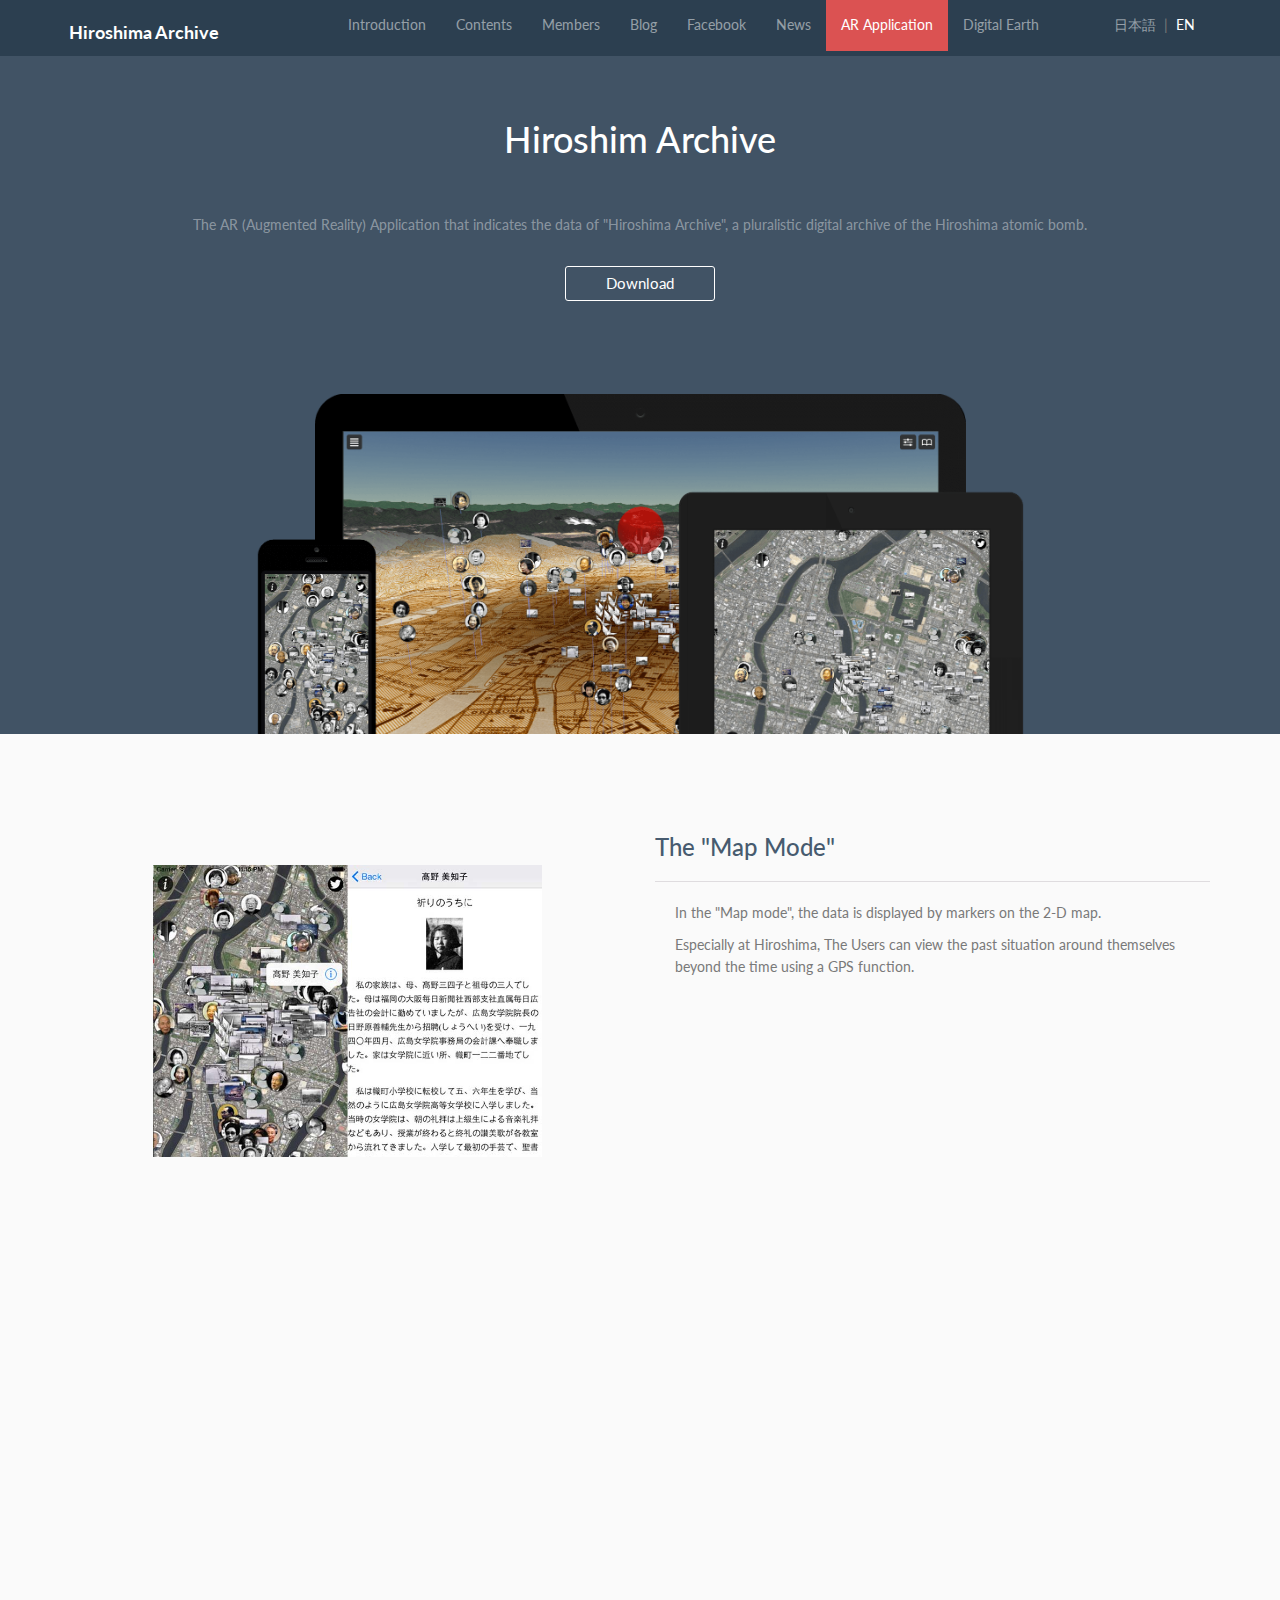
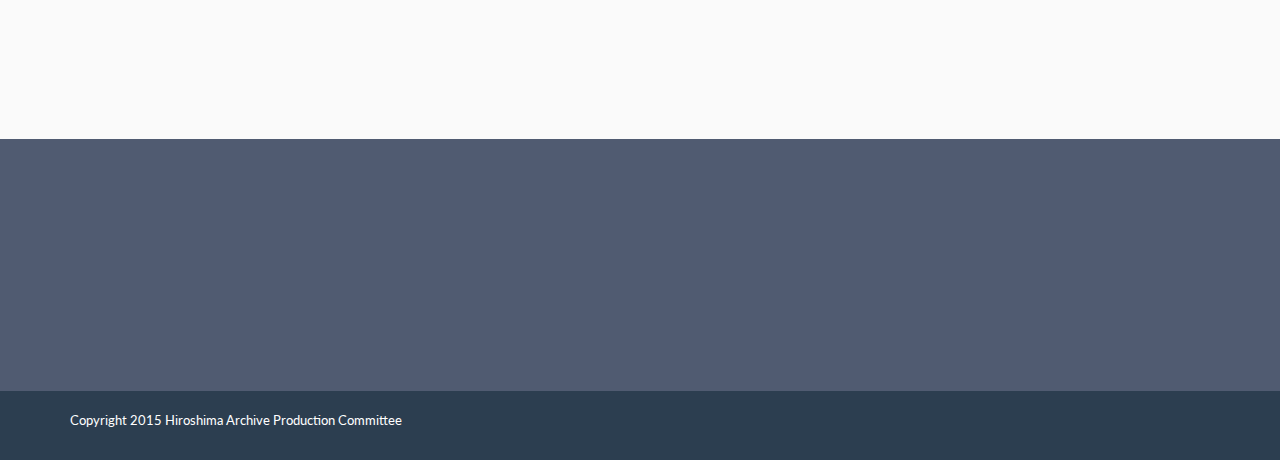
==== commit 03fd9bc7: "リンクにBlogとマップを追加、コード整形" ====
--- a/arapp_en.html
+++ b/arapp_en.html
@@ -1,9 +1,10 @@
 <!DOCTYPE html>
 <html lang="en">
-  <head>
+
+<head>
     <meta charset="utf-8">
     <meta name="viewport" content="width=device-width, initial-scale=1.0">
-    
+
     <meta name="description" content="広島原爆の実相を世界につたえる多元的デジタルアーカイブズ / A Pluralistic digital archive that tells the reality of Hiroshima atomic bomb"
     />
     <meta property="og:image" content="https://lh3.googleusercontent.com/-ecc_xmYH3sU/VPs4SuYVBfI/AAAAAAAFS-8/0wvcmp6qZvc/s400/Screen%2520Shot%25202015-03-08%2520at%25202.40.48.png"
@@ -19,7 +20,7 @@
     <link href="css/bootstrap-reset.css" rel="stylesheet">
     <!--external css-->
     <link href="assets/font-awesome/css/font-awesome.css" rel="stylesheet" />
-    
+
     <link rel="stylesheet" href="css/animate.css">
     <link href='http://fonts.googleapis.com/css?family=Lato' rel='stylesheet' type='text/css'>
 
@@ -28,105 +29,110 @@
     <!-- Custom styles for this template -->
     <link href="css/style.css" rel="stylesheet">
     <link href="css/style-responsive.css" rel="stylesheet" />
-		<link rel="SHORTCUT ICON" href="http://shinsai.mapping.jp/favicon.ico">
+    <link rel="SHORTCUT ICON" href="http://shinsai.mapping.jp/favicon.ico">
 
     <!-- HTML5 shim and Respond.js IE8 support of HTML5 tooltipss and media queries -->
     <!--[if lt IE 9]>
 <script src="js/html5shiv.js"></script>
 <script src="js/respond.min.js"></script>
 <![endif]-->
-  </head>
-
-  <body>
-   <!-- 
+</head>
+
+<body>
+    <!-- 
         Fixed Navigation   ==================================== -->
-  <header id="navigation" class="navbar-fixed-top navbar">
-            <div class="container">
-                <div class="navbar-header">
-                    <!-- responsive nav button -->
-					<button type="button" class="navbar-toggle" data-toggle="collapse" data-target=".navbar-collapse">
-                        <span class="sr-only">Toggle navigation</span>
-                        <i class="fa fa-bars fa-2x"></i>
-                    </button>
-					<!-- /responsive nav button -->
-					
-					<!-- logo -->
-                    <a class="navbar-brand" href="index_en.html">
-						<div id="logo">
-							<b>Hiroshima Archive</b>
-						</div>
-					</a>
-					<!-- /logo -->
-                </div>
-
-				<!-- main nav -->
-                <nav class="collapse navbar-collapse navbar-right" role="navigation">
-                    <ul id="nav" class="nav navbar-nav">
-                        <li class="not_current"><a href="concept_en.html">Introduction</a></li>
-                        <li class="not_current"><a href="content_en.html">Contents</a></li>
-                        <li class="not_current"><a href="member_en.html">Members</a></li>
-                        <li class="not_current"><a href="https://www.facebook.com/nagasaki.hiroshima.archive" target="_blank">Facebook</a></li>
-                        <li class="not_current"><a href="news_en.html">News</a></li>
-                        <li class="current"><a href="arapp_en.html">AR Application</a></li>
-                    </ul>
-                    <span class="language"><a href="concept_jp.html" class="language_off">日本語</a>&nbsp |&nbsp <a href="concept_en.html"  class="language_on">EN</a></span>
-                </nav>
-				<!-- /main nav -->
-				
-            </div>
-        </header>
+    <header id="navigation" class="navbar-fixed-top navbar">
+        <div class="container">
+            <div class="navbar-header">
+                <!-- responsive nav button -->
+                <button type="button" class="navbar-toggle" data-toggle="collapse" data-target=".navbar-collapse">
+                    <span class="sr-only">Toggle navigation</span>
+                    <i class="fa fa-bars fa-2x"></i>
+                </button>
+                <!-- /responsive nav button -->
+
+                <!-- logo -->
+                <a class="navbar-brand" href="index_en.html">
+                    <div id="logo">
+                        <b>Hiroshima Archive</b>
+                    </div>
+                </a>
+                <!-- /logo -->
+            </div>
+
+            <!-- main nav -->
+            <nav class="collapse navbar-collapse navbar-right" role="navigation">
+                <ul id="nav" class="nav navbar-nav">
+                    <li class="not_current"><a href="concept_en.html">Introduction</a></li>
+                    <li class="not_current"><a href="content_en.html">Contents</a></li>
+                    <li class="not_current"><a href="member_en.html">Members</a></li>
+                    <li class="not_current"><a href="http://jogakuin.mapping.jp/" target="_blank">Blog</a></li>
+                    <li class="not_current"><a href="https://www.facebook.com/nagasaki.hiroshima.archive" target="_blank">Facebook</a></li>
+                    <li class="not_current"><a href="news_en.html">News</a></li>
+                    <li class="current"><a href="arapp_en.html">AR Application</a></li>
+                    <li class="not_current"><a href="http://hiroshima.archiving.jp/">Digital Earth</a></li>
+                </ul>
+                <span class="language"><a href="concept_jp.html" class="language_off">日本語</a>&nbsp |&nbsp <a href="concept_en.html"  class="language_on">EN</a></span>
+            </nav>
+            <!-- /main nav -->
+
+        </div>
+    </header>
 
     <!--container start-->
     <div class="banner">
-    <div class="row" style="padding-top:100px; background-color:#415365">
-        <div class="col-lg-12">
-            <h1 class="b_title">Hiroshim Archive</h1>
-            <p class="b_text">The AR (Augmented Reality) Application that indicates the data of "Hiroshima Archive", a pluralistic digital archive of the Hiroshima atomic bomb.</p>
+        <div class="row" style="padding-top:100px; background-color:#415365">
+            <div class="col-lg-12">
+                <h1 class="b_title">Hiroshim Archive</h1>
+                <p class="b_text">The AR (Augmented Reality) Application that indicates the data of "Hiroshima Archive", a pluralistic digital
+                    archive of the Hiroshima atomic bomb.</p>
                 <div align="center">
                     <a href="http://hiroshima.archiving.jp/mobile.html" class="btn btn-primary">Download</a>
-                   
+
                     <div class="img-responsive wow fadeInUp hidden-xs" align="center"><img src="img/flat-devices.png"></div>
-      </div>
-      </div>
-      </div>
-      
-      <!--property start-->
-    <div class="property">
-      <div class="container">
-        <div class="row">
-          <div class="col-lg-6 col-sm-6 text-center wow fadeInLeft">
-            <img src="img/app1.jpg" alt="">
-          </div>
-          <div class="col-lg-6 col-sm-6 wow fadeInRight">
-            <h3>The "Map Mode"</h3>
-            <hr>
-            <p>In the "Map mode", the data is displayed by markers on the 2-D map.</p>
-            <p>Especially at Hiroshima, The Users can view the past situation around themselves beyond the time using a GPS function.</p>
-          </div>
-        </div>
-      </div>
-    </div>
-    <!--property end-->
-    
-     <!--property start-->
-    <div class="property">
-      <div class="container">
-        <div class="row">
-          <div class="col-lg-6 col-sm-6 text-center wow fadeInLeft">
-            <img src="img/app2.png" alt="">
-          </div>
-          <div class="col-lg-6 col-sm-6 wow fadeInRight">
-            <h3>The "AR Mode"</h3>
-            <hr>
-            <p>
-              In the "AR mode", the situation of Hiroshima in 1945 is displayed as overlays on the real Hiroshima's actual cityscape. The user can feel the disaster situation of Hiroshima in 1945 realistically.</p>
-          </div>
-        </div>
-      </div>
-    </div>
-    <!--property end-->
-    
-<!--
+                </div>
+            </div>
+        </div>
+
+        <!--property start-->
+        <div class="property">
+            <div class="container">
+                <div class="row">
+                    <div class="col-lg-6 col-sm-6 text-center wow fadeInLeft">
+                        <img src="img/app1.jpg" alt="">
+                    </div>
+                    <div class="col-lg-6 col-sm-6 wow fadeInRight">
+                        <h3>The "Map Mode"</h3>
+                        <hr>
+                        <p>In the "Map mode", the data is displayed by markers on the 2-D map.</p>
+                        <p>Especially at Hiroshima, The Users can view the past situation around themselves beyond the time
+                            using a GPS function.</p>
+                    </div>
+                </div>
+            </div>
+        </div>
+        <!--property end-->
+
+        <!--property start-->
+        <div class="property">
+            <div class="container">
+                <div class="row">
+                    <div class="col-lg-6 col-sm-6 text-center wow fadeInLeft">
+                        <img src="img/app2.png" alt="">
+                    </div>
+                    <div class="col-lg-6 col-sm-6 wow fadeInRight">
+                        <h3>The "AR Mode"</h3>
+                        <hr>
+                        <p>
+                            In the "AR mode", the situation of Hiroshima in 1945 is displayed as overlays on the real Hiroshima's actual cityscape. The
+                            user can feel the disaster situation of Hiroshima in 1945 realistically.</p>
+                    </div>
+                </div>
+            </div>
+        </div>
+        <!--property end-->
+
+        <!--
     <div class="property">
       <div class="container">
         <div class="row">
@@ -143,82 +149,90 @@
       </div>
     </div>
 -->
-    
-    <!--footer start-->
-    <footer class="footer">
-      <div class="container">
-        <div class="row">
-          
-          <div class="col-lg-6 col-sm-6 address wow fadeInUp" data-wow-duration="2s" data-wow-delay=".1s">
-            <h3 style="color:#FFFFFF">Twitter</h3>
-              <p>“HiroshimARchive” supports Twitter function. A hashtag “#hiroshima0806” and geo-information are attached to user's tweets.</p>
-          </div>
-          <div class="col-lg-6 col-sm-6 address wow fadeInUp" data-wow-duration="2s" data-wow-delay=".5s">
-            <h3 style="color:#FFFFFF">The Production Team</h3>
-            <div>
-              <p>
-                </i>
-                Conception & Planning, Interface Design: Hidenori Watanave and Kensuke Takada
-              </p>
-            <p>
-                </i>
-              AR Library Development: GOGA,Inc.
-              </p>
-            <p>
-                  </i>
-              Apps Distribution: Photon,Inc.
-              </p>
-            </div>
-          </div>
-        </div>
-
-      </div>
-    </footer>
-    <!-- footer end -->
-  
-    <!--small footer start -->
-    <footer class="footer-small">
-        <div class="container">
-            <div class="row">
-                <div class="col-lg-6 col-sm-6 pull-right hidden-xs">
-                    <ul class="social-link-footer list-unstyled" id="share">
-                        <li class="wow flipInX" data-wow-duration="2s" data-wow-delay=".5s"><a href="#" id="facebook-share" title="facebook"><i class="fa fa-facebook" style="padding:10%"></i></a></li>
-                        <li class="wow flipInX" data-wow-duration="2s" data-wow-delay=".1s"><a href="#" id="twitter-share" title="twitter"><i class="fa fa-twitter" style="padding:10%"></i></a></li>
-                    </ul>
-                </div>
-                <div class="col-md-6">
-                  <div class="copyright">
-                    <p>Copyright 2015 <a href="member_en.html">Hiroshima Archive Production Committee</a></p>
-                  </div>
-                </div>
-            </div>
-        </div>
-  </footer>
-    <!--small footer end-->
-
-    <!-- js placed at the end of the document so the pages load faster -->
-    <script src="js/jquery.js">
-    </script>
-    <script src="js/bootstrap.min.js">
-    </script>
-    <script type="text/javascript" src="js/hover-dropdown.js">
-    </script>
-
-    <script src="js/jquery.easing.min.js">
-    </script>
-    <script src="js/link-hover.js">
-    </script>
-
-
-    <!--common script for all pages-->
-    <script src="js/common-scripts.js">
-    </script>
-
-
-    <script src="js/wow.min.js">
-    </script>
-    <script>
-      wow = new WOW(
+
+        <!--footer start-->
+        <footer class="footer">
+            <div class="container">
+                <div class="row">
+
+                    <div class="col-lg-6 col-sm-6 address wow fadeInUp" data-wow-duration="2s" data-wow-delay=".1s">
+                        <h3 style="color:#FFFFFF">Twitter</h3>
+                        <p>“HiroshimARchive” supports Twitter function. A hashtag “#hiroshima0806” and geo-information are attached
+                            to user's tweets.</p>
+                    </div>
+                    <div class="col-lg-6 col-sm-6 address wow fadeInUp" data-wow-duration="2s" data-wow-delay=".5s">
+                        <h3 style="color:#FFFFFF">The Production Team</h3>
+                        <div>
+                            <p>
+                                </i>
+                                Conception & Planning, Interface Design: Hidenori Watanave and Kensuke Takada
+                            </p>
+                            <p>
+                                </i>
+                                AR Library Development: GOGA,Inc.
+                            </p>
+                            <p>
+                                </i>
+                                Apps Distribution: Photon,Inc.
+                            </p>
+                        </div>
+                    </div>
+                </div>
+
+            </div>
+        </footer>
+        <!-- footer end -->
+
+        <!--small footer start -->
+        <footer class="footer-small">
+            <div class="container">
+                <div class="row">
+                    <div class="col-lg-6 col-sm-6 pull-right hidden-xs">
+                        <ul class="social-link-footer list-unstyled" id="share">
+                            <li class="wow flipInX" data-wow-duration="2s" data-wow-delay=".5s"><a href="#" id="facebook-share" title="facebook"><i class="fa fa-facebook" style="padding:10%"></i></a></li>
+                            <li class="wow flipInX" data-wow-duration="2s" data-wow-delay=".1s"><a href="#" id="twitter-share" title="twitter"><i class="fa fa-twitter" style="padding:10%"></i></a></li>
+                        </ul>
+                    </div>
+                    <div class="col-md-6">
+                        <div class="copyright">
+                            <p>Copyright 2015 <a href="member_en.html">Hiroshima Archive Production Committee</a></p>
+                        </div>
+                    </div>
+                </div>
+            </div>
+        </footer>
+        <!--small footer end-->
+
+        <!-- js placed at the end of the document so the pages load faster -->
+        <script src="js/jquery.js">
+
+        </script>
+        <script src="js/bootstrap.min.js">
+
+        </script>
+        <script type="text/javascript" src="js/hover-dropdown.js">
+
+        </script>
+
+        <script src="js/jquery.easing.min.js">
+
+        </script>
+        <script src="js/link-hover.js">
+
+        </script>
+
+
+        <!--common script for all pages-->
+        <script src="js/common-scripts.js">
+
+        </script>
+
+
+        <script src="js/wow.min.js">
+
+        </script>
+        <script>
+            wow = new WOW(
         {
           boxClass:     'wow',      // default
           animateClass: 'animated', // default
@@ -226,19 +240,19 @@
         }
       )
         wow.init();
-    </script>
-<span id="back-to-top"></i></span>
-  <script src="js/backTotop.js"></script>
-  <script src="js/share.js"></script>
-  <script>
-  (function(i,s,o,g,r,a,m){i['GoogleAnalyticsObject']=r;i[r]=i[r]||function(){
+        </script>
+        <span id="back-to-top"></i></span>
+        <script src="js/backTotop.js"></script>
+        <script src="js/share.js"></script>
+        <script>
+            (function(i,s,o,g,r,a,m){i['GoogleAnalyticsObject']=r;i[r]=i[r]||function(){
   (i[r].q=i[r].q||[]).push(arguments)},i[r].l=1*new Date();a=s.createElement(o),
   m=s.getElementsByTagName(o)[0];a.async=1;a.src=g;m.parentNode.insertBefore(a,m)
   })(window,document,'script','//www.google-analytics.com/analytics.js','ga');
 
   ga('create', 'UA-55397811-2', 'auto');
   ga('send', 'pageview');
-
-  </script>
-  </body>
-</html>
+        </script>
+</body>
+
+</html>--- a/css/style.css
+++ b/css/style.css
@@ -57,8 +57,9 @@
 .navbar-toggle i { color: #fff; }
 
 .navbar-brand {
-  padding:14px;
-  color: #fff;
+    padding: 14px;
+    color: #fff;
+    margin-top: 8px;
 }
 
 .nav li a:hover {
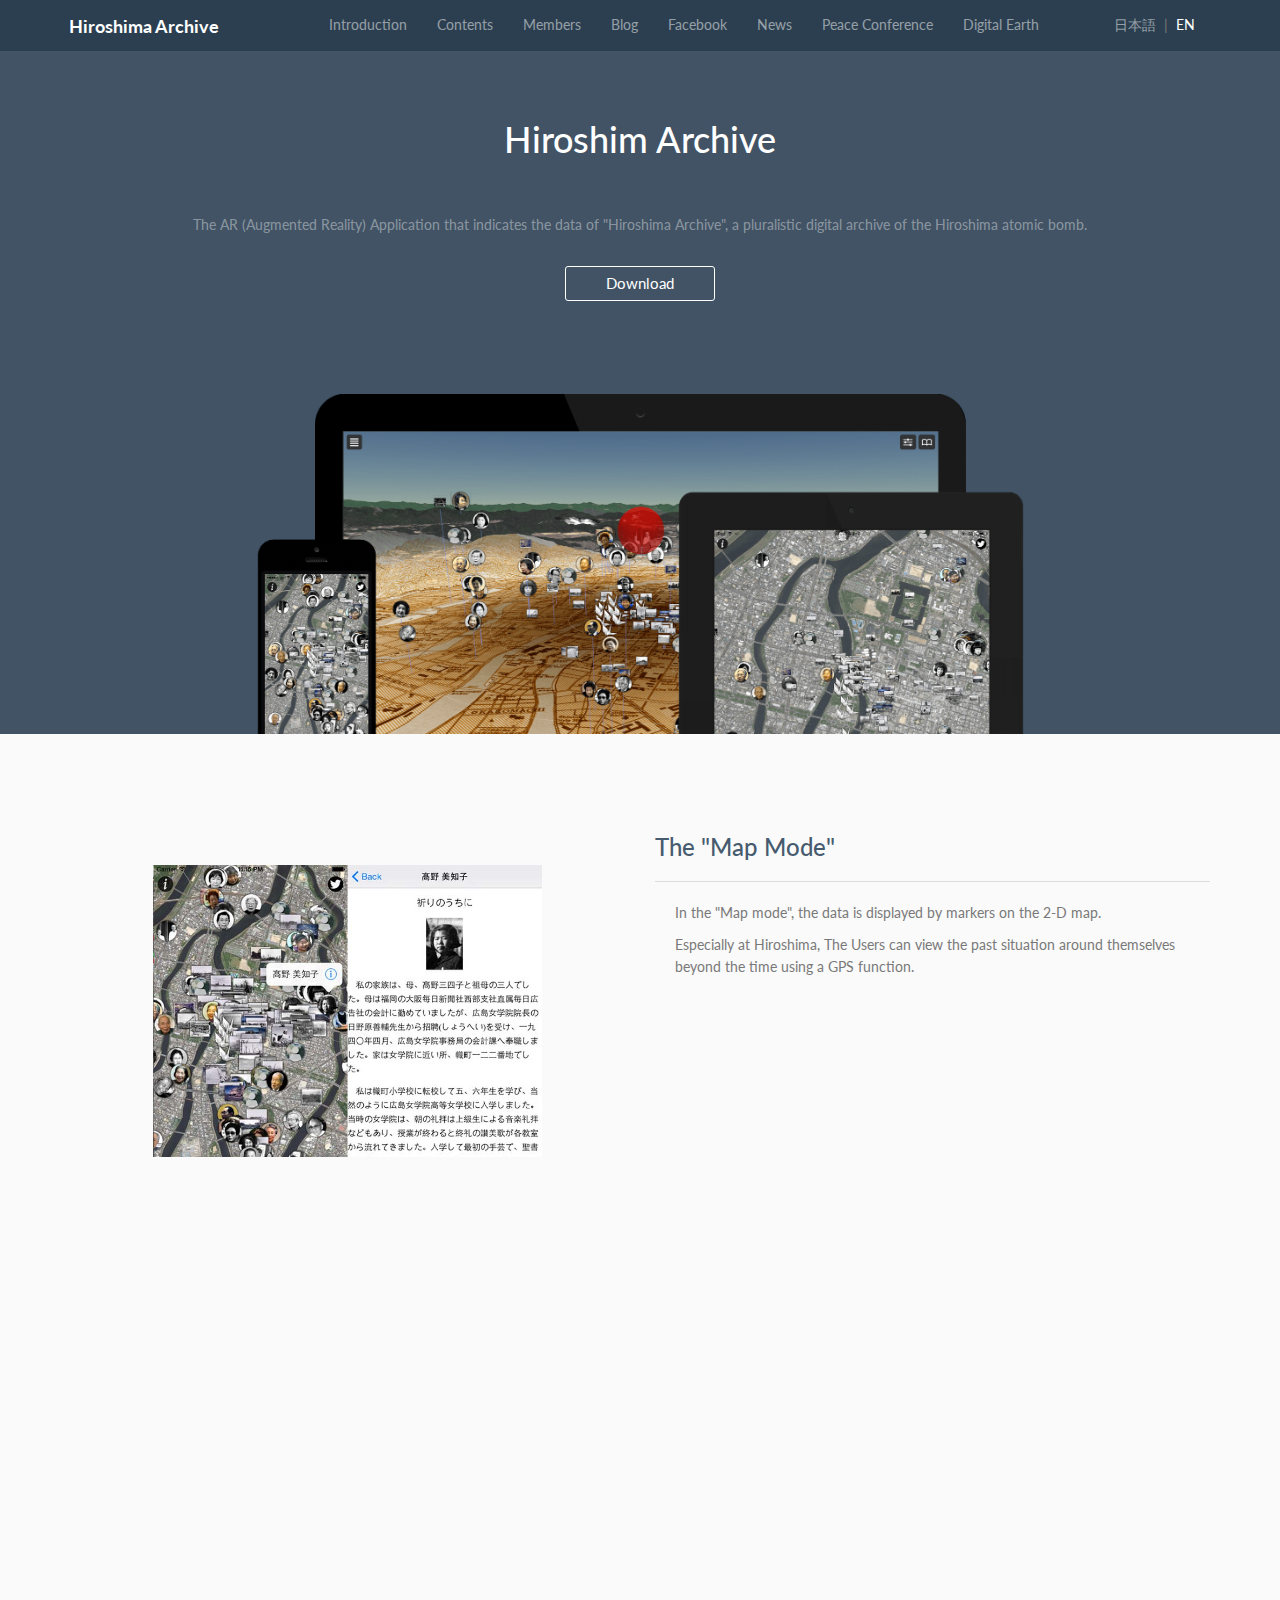
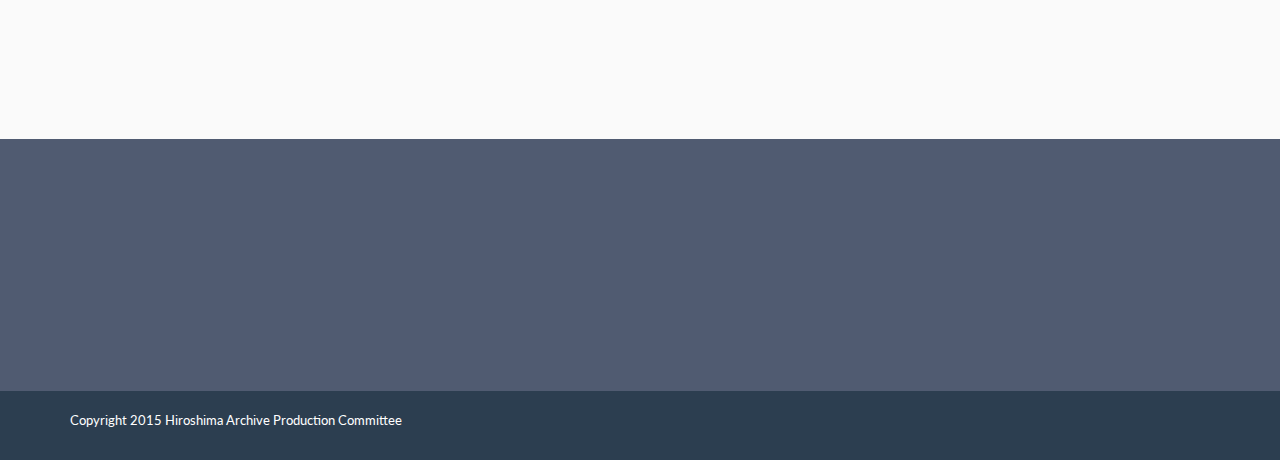
==== commit 1342ff68: "英語版のメニューに平和会議を追加" ====
--- a/arapp_en.html
+++ b/arapp_en.html
@@ -69,7 +69,10 @@
                     <li class="not_current"><a href="http://jogakuin.mapping.jp/" target="_blank">Blog</a></li>
                     <li class="not_current"><a href="https://www.facebook.com/nagasaki.hiroshima.archive" target="_blank">Facebook</a></li>
                     <li class="not_current"><a href="news_en.html">News</a></li>
-                    <li class="current"><a href="arapp_en.html">AR Application</a></li>
+                    <li class="not_current"><a href="https://www.makuake.com/en/project/nagasaki-hiroshima-archive/">Peace Conference</a></li>
+                    <!--
+                    <li class="not_current"><a href="arapp_en.html">AR Application</a></li>
+                    -->
                     <li class="not_current"><a href="http://hiroshima.archiving.jp/">Digital Earth</a></li>
                 </ul>
                 <span class="language"><a href="concept_jp.html" class="language_off">日本語</a>&nbsp |&nbsp <a href="concept_en.html"  class="language_on">EN</a></span>
--- a/css/style.css
+++ b/css/style.css
@@ -4,6 +4,26 @@
 Author: cosmic
 Website:
 */
+
+/* crowdfunding widget */
+
+.crowdfunding {
+    position:absolute;
+    right:50%;
+    margin-right:-80px;
+    bottom:28px;
+}
+
+.crowdfundingButton {
+    position: absolute;
+    text-align: center;
+    margin-bottom: 28px;
+    bottom: 195px;
+    right: 50%;
+    margin: 0px -146px 0px 0px;
+}
+
+
 body {
     color: #797979;
     font-family: 'Lato', sans-serif;
@@ -38,6 +58,104 @@
 .col-md-12 a:hover {
 	color:#db5252;
 }
+
+/*=========================================
+modalWindow
+=========================================*/
+
+.modal-window {
+-webkit-transform: translate(0, 100%);
+-moz-transform: translate(0, 100%);
+-o-transform: translate(0, 100%);
+-ms-transform: translate(0, 100%);
+transform: translate(0, 100%);
+-webkit-transform: translate3d(0, 100%, 0);
+transform: translate3d(0, 100%, 0);
+position: fixed;
+top: 0;
+left: 0;
+right: 0;
+bottom: 0;
+z-index: 10000;
+opacity: 0;
+line-height: 1.3;
+display: none\9;
+border-radius: 4px;
+}
+.modal-window:target {
+-webkit-transform: translate(0, 0);
+-moz-transform: translate(0, 0);
+-o-transform: translate(0, 0);
+-ms-transform: translate(0, 0);
+transform: translate(0, 0);
+opacity: 0.9;
+}
+.is-active.modal-window {
+display: block\9;
+}
+.modal-window:target {
+display: block\9;
+}
+.modal-window .modal-inner {
+position: absolute;
+top: 110px;
+left: 50%;
+z-index: 20;
+margin-left: -155px;
+width: 310px;
+overflow-x: hidden;
+border-radius: 2px;
+background: rgba(0,0,0,0);
+-webkit-box-shadow: 0 0 30px rgba(0, 0, 0, 0.6);
+box-shadow: 0 0 30px rgba(0, 0, 0, 0.6);
+}
+.modal-window .modal-inner p {
+padding: 0 20px;
+}
+.modal-window .modal-close {
+display: block;
+text-indent: -100px;
+overflow: hidden;
+}
+.modal-window .modal-close:before {
+content: '';
+position: absolute;
+top: 0;
+left: 0;
+right: 0;
+bottom: 0;
+z-index: 10;
+background: url("[data-uri]");
+}
+.modal-window .modal-close:after {
+content: '\00d7';
+position: absolute;
+top: 85px;
+left: 50%;
+z-index: 20;
+margin-left: 129px;
+background: rgba(0,0,0,0.6);
+border-radius: 2px;
+padding: 2px 8px;
+font-size: 1.2em;
+text-decoration: none;
+text-indent: 0;
+opacity:0.6;
+}
+.modal-window {
+-webkit-transition: opacity 2s;
+-o-transition: opacity 2s;
+transition: opacity 2s;
+}
+
+.crowdFundingTxt {
+    font-size:10px;
+    line-heigh:10px;
+    text-align:center;
+    margin:0;
+    padding:0;
+}
+
 /*=========================================
 	Header
 ==========================================*/
@@ -59,7 +177,7 @@
 .navbar-brand {
     padding: 14px;
     color: #fff;
-    margin-top: 8px;
+    margin-top: 2px;
 }
 
 .nav li a:hover {
@@ -2106,6 +2224,7 @@
     float: left;
     margin-right: 10px;
 }
+
 /**
   MEDIA QUERIES
 */
@@ -2114,6 +2233,10 @@
     #quote-carousel {
         margin-bottom: 0;
         padding: 30px;
+    }
+    .youTubeEmbed {
+    width:640px;
+    height:360px;
     }
 }
 /* Small devices (tablets, up to 768px) */
@@ -2131,6 +2254,10 @@
         width: 20px;
         height: 20px;
     }
+    .youTubeEmbed {
+    width:640px;
+    height:360px;
+}
 }
 #filters {
     margin: 1%;
@@ -2201,6 +2328,10 @@
         width: 97%;
         margin: 2%;
     }
+    .youTubeEmbed {
+    width:100%;
+    height:240px;
+}
 }
 .member_produce h3{color:#475B6F}
 .member_produce p{
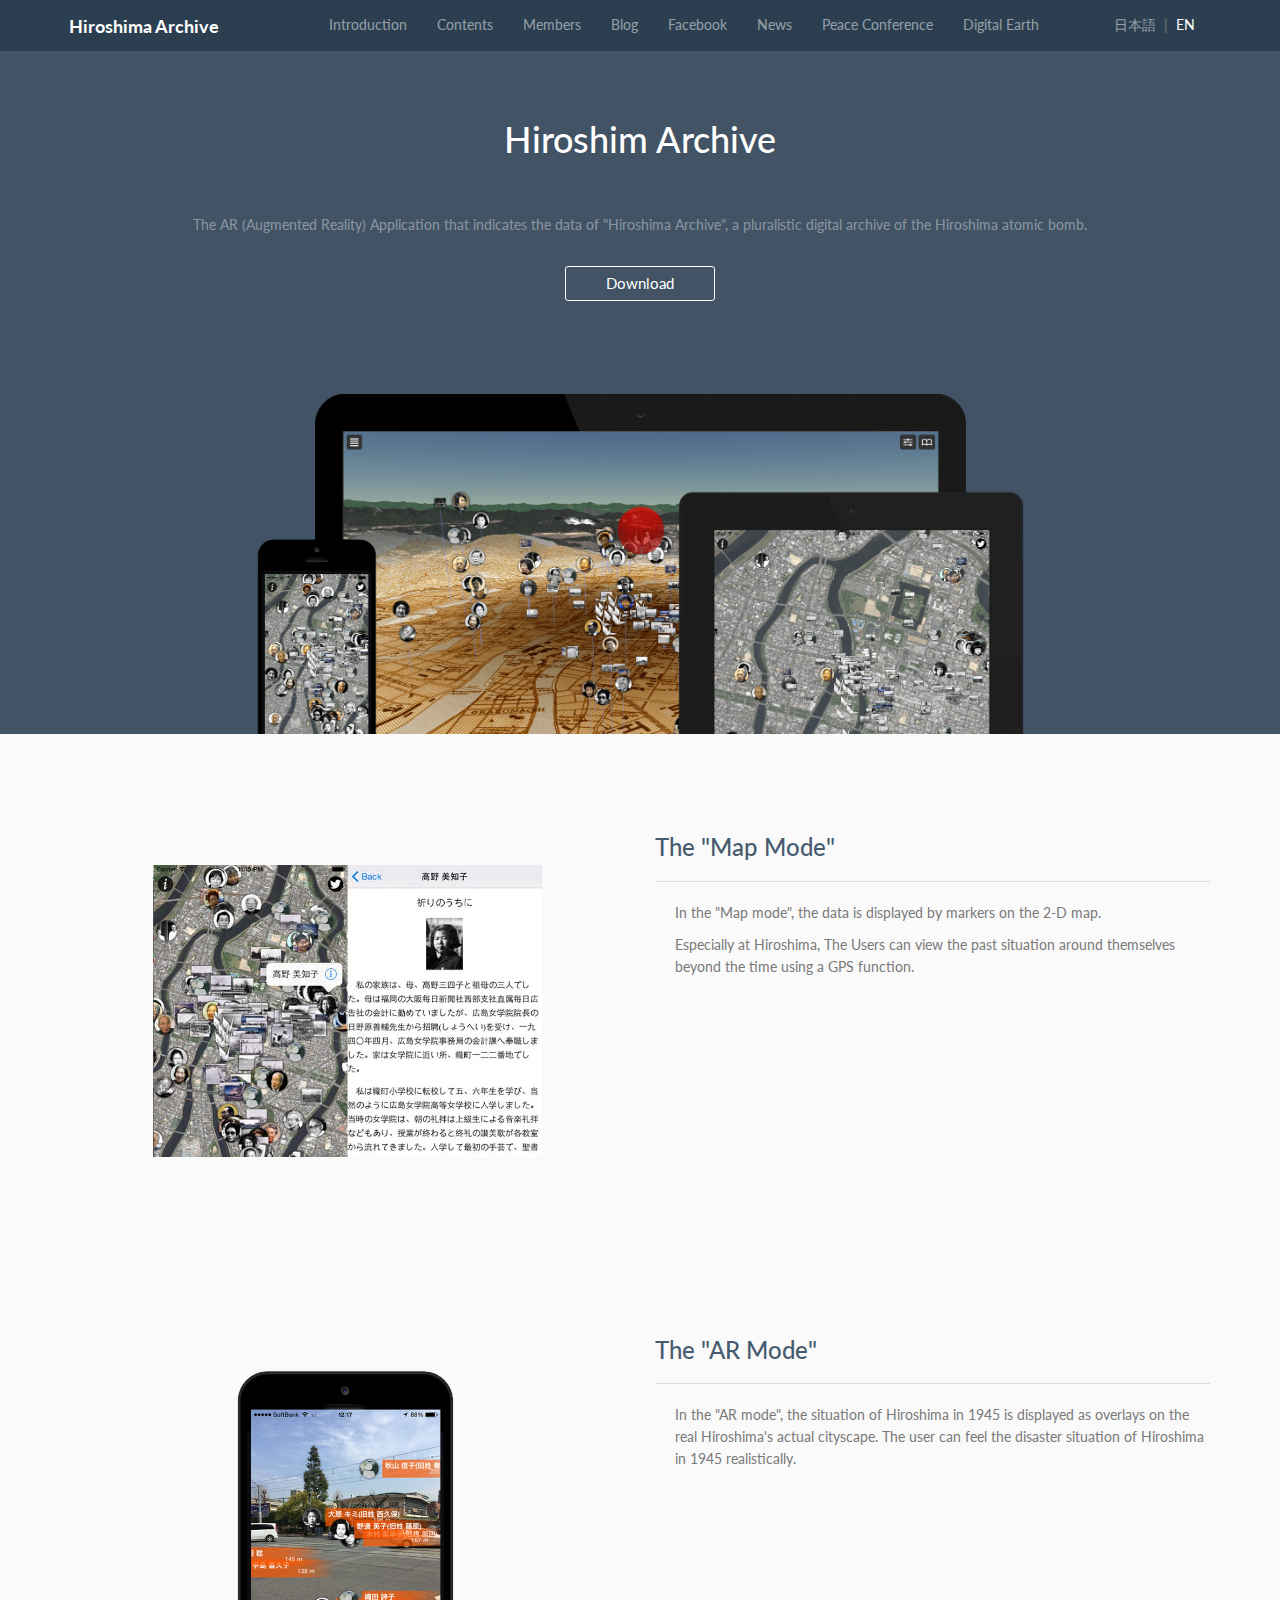
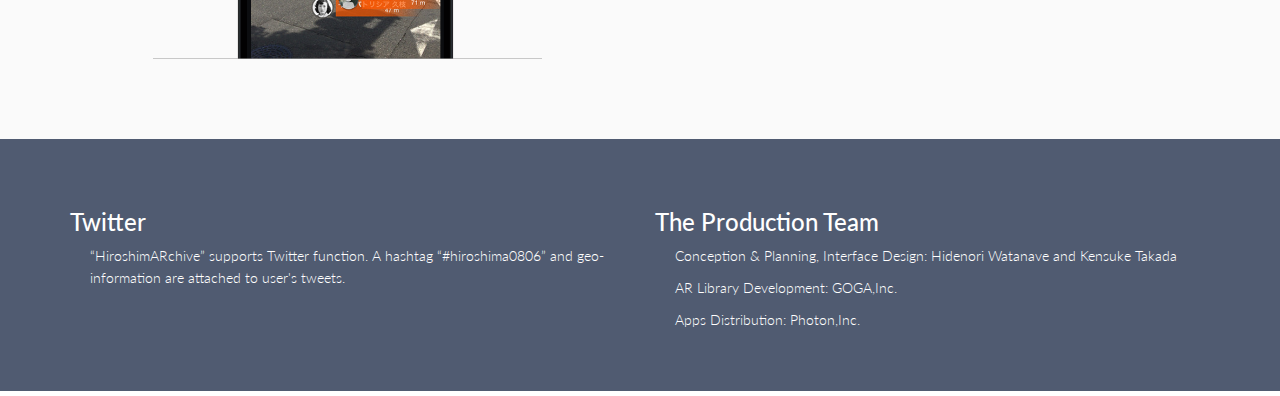
==== commit 08a10f07: "メッセージウィンドウ追加" ====
--- a/arapp_en.html
+++ b/arapp_en.html
@@ -183,6 +183,9 @@
                 </div>
 
             </div>
+            <div id='messageWindow'>
+                <iframe class='messageWindow' src='http://hiroshima.archiving.jp/form.html'/>
+            </div>
         </footer>
         <!-- footer end -->
 
--- a/css/style.css
+++ b/css/style.css
@@ -4,25 +4,6 @@
 Author: cosmic
 Website:
 */
-
-/* crowdfunding widget */
-
-.crowdfunding {
-    position:absolute;
-    right:50%;
-    margin-right:-80px;
-    bottom:28px;
-}
-
-.crowdfundingButton {
-    position: absolute;
-    text-align: center;
-    margin-bottom: 28px;
-    bottom: 195px;
-    right: 50%;
-    margin: 0px -146px 0px 0px;
-}
-
 
 body {
     color: #797979;
@@ -57,6 +38,27 @@
 
 .col-md-12 a:hover {
 	color:#db5252;
+}
+
+/*aタグの黒バージョン*/
+
+.black {
+    color:#797979;
+}
+
+/*メッセージウィンドウ*/
+
+#messageWindow {
+  position:fixed;
+  width:320px;
+  right:5px;
+  bottom:0px;
+  z-index:10000;
+  opacity:0.8;
+}
+
+.messageWindow {
+    border:none;
 }
 
 /*=========================================
@@ -99,15 +101,18 @@
 .modal-window .modal-inner {
 position: absolute;
 top: 110px;
-left: 50%;
+right: 5px;
 z-index: 20;
+margin-left: 0px;
+/*
 margin-left: -155px;
+*/
 width: 310px;
 overflow-x: hidden;
 border-radius: 2px;
-background: rgba(0,0,0,0);
+background: rgba(0,0,0,0.5);
 -webkit-box-shadow: 0 0 30px rgba(0, 0, 0, 0.6);
-box-shadow: 0 0 30px rgba(0, 0, 0, 0.6);
+box-shadow: 0 0 30px rgba(0, 0, 0, 0.7);
 }
 .modal-window .modal-inner p {
 padding: 0 20px;
@@ -125,15 +130,17 @@
 right: 0;
 bottom: 0;
 z-index: 10;
-background: url("[data-uri]");
+background: rgba(0,0,0,0.4);
 }
 .modal-window .modal-close:after {
 content: '\00d7';
 position: absolute;
 top: 85px;
-left: 50%;
+right :5px;
 z-index: 20;
+/*
 margin-left: 129px;
+*/
 background: rgba(0,0,0,0.6);
 border-radius: 2px;
 padding: 2px 8px;
@@ -150,9 +157,9 @@
 
 .crowdFundingTxt {
     font-size:10px;
-    line-heigh:10px;
+    line-height:10px;
     text-align:center;
-    margin:0;
+    margin:4px 0px;
     padding:0;
 }
 
@@ -2241,6 +2248,21 @@
 }
 /* Small devices (tablets, up to 768px) */
 @media (max-width: 768px) {
+    
+    .modal-window .modal-inner {
+        position: absolute;
+        top: 110px;
+        left: 50%;
+        z-index: 20;
+        margin-left: -155px;
+    }
+    
+    .modal-window .modal-close:after {
+        left :50%;
+        right: initial;
+        margin-left: 130px;
+    }
+    
     /* Make the indicators larger for easier clicking with fingers/thumb on mobile */
     #quote-carousel .carousel-indicators { bottom: -20px !important }
     #quote-carousel .carousel-indicators li {
@@ -2349,6 +2371,10 @@
 	}
 /* #Mobile (Landscape) - Note: Design for a width of 480px */
 @media only screen and (min-width: 480px) and (max-width: 767px) {
+
+    #messageWindow {
+        display:none;
+    }
     .container { width: 70% }
 }
 .portfolio-hover {
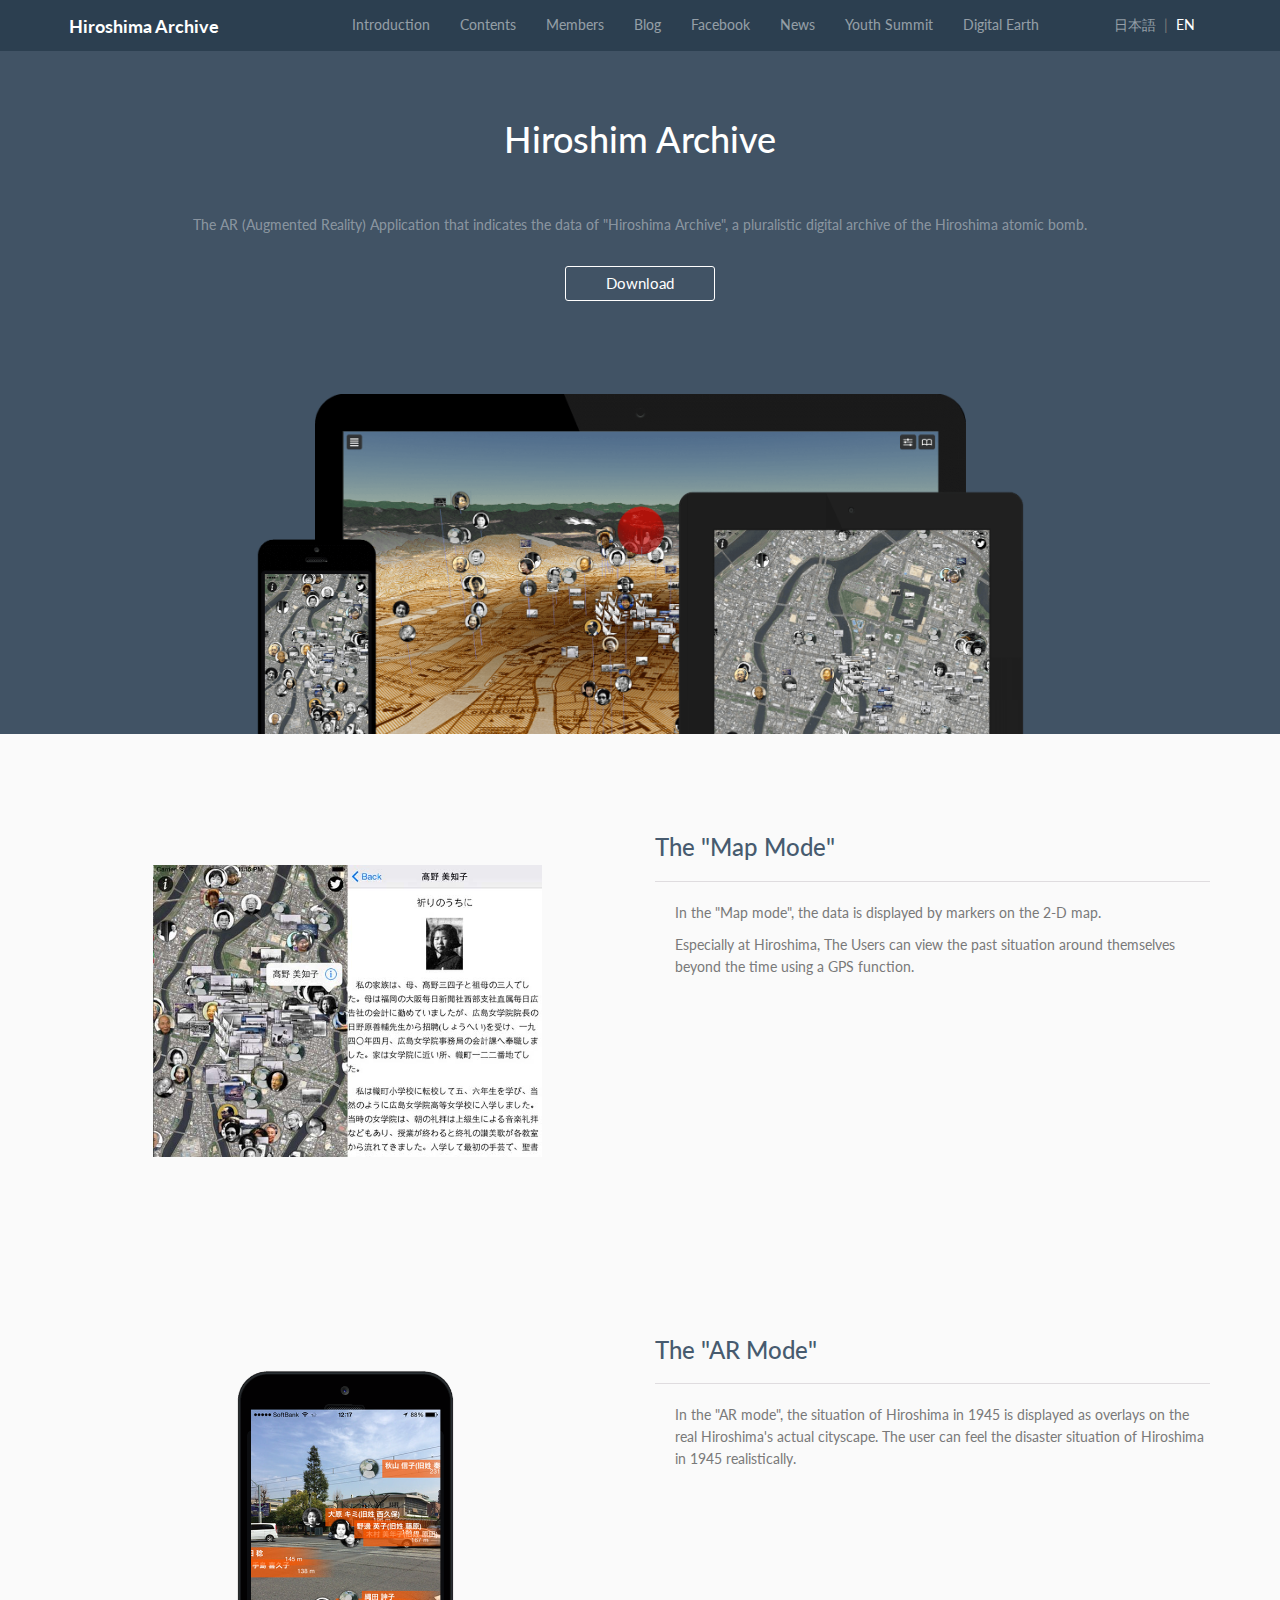
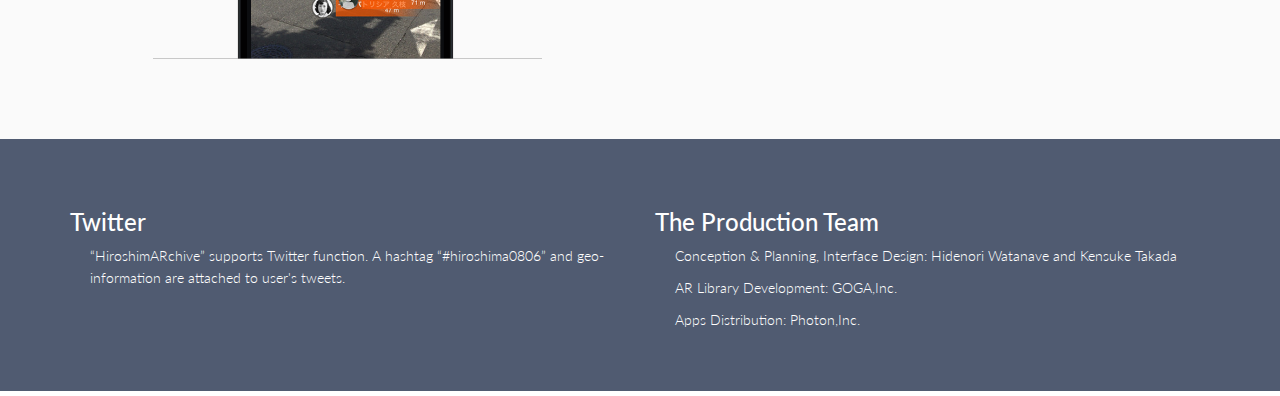
==== commit 7257c058: "リンク先変更・タイトル変更" ====
--- a/arapp_en.html
+++ b/arapp_en.html
@@ -69,7 +69,7 @@
                     <li class="not_current"><a href="http://jogakuin.mapping.jp/" target="_blank">Blog</a></li>
                     <li class="not_current"><a href="https://www.facebook.com/nagasaki.hiroshima.archive" target="_blank">Facebook</a></li>
                     <li class="not_current"><a href="news_en.html">News</a></li>
-                    <li class="not_current"><a href="https://www.makuake.com/en/project/nagasaki-hiroshima-archive/">Peace Conference</a></li>
+                    <li class="not_current"><a href="http://peacecon.mapping.jp/">Youth Summit</a></li>
                     <!--
                     <li class="not_current"><a href="arapp_en.html">AR Application</a></li>
                     -->
@@ -184,7 +184,7 @@
 
             </div>
             <div id='messageWindow'>
-                <iframe class='messageWindow' src='http://hiroshima.archiving.jp/form.html'/>
+                <iframe class='messageWindow' src='http://hiroshima.archiving.jp/form_archive.html'/>
             </div>
         </footer>
         <!-- footer end -->
--- a/css/style.css
+++ b/css/style.css
@@ -51,10 +51,10 @@
 #messageWindow {
   position:fixed;
   width:320px;
-  right:5px;
+  right:-10px;
   bottom:0px;
   z-index:10000;
-  opacity:0.8;
+  opacity:0.9;
 }
 
 .messageWindow {
